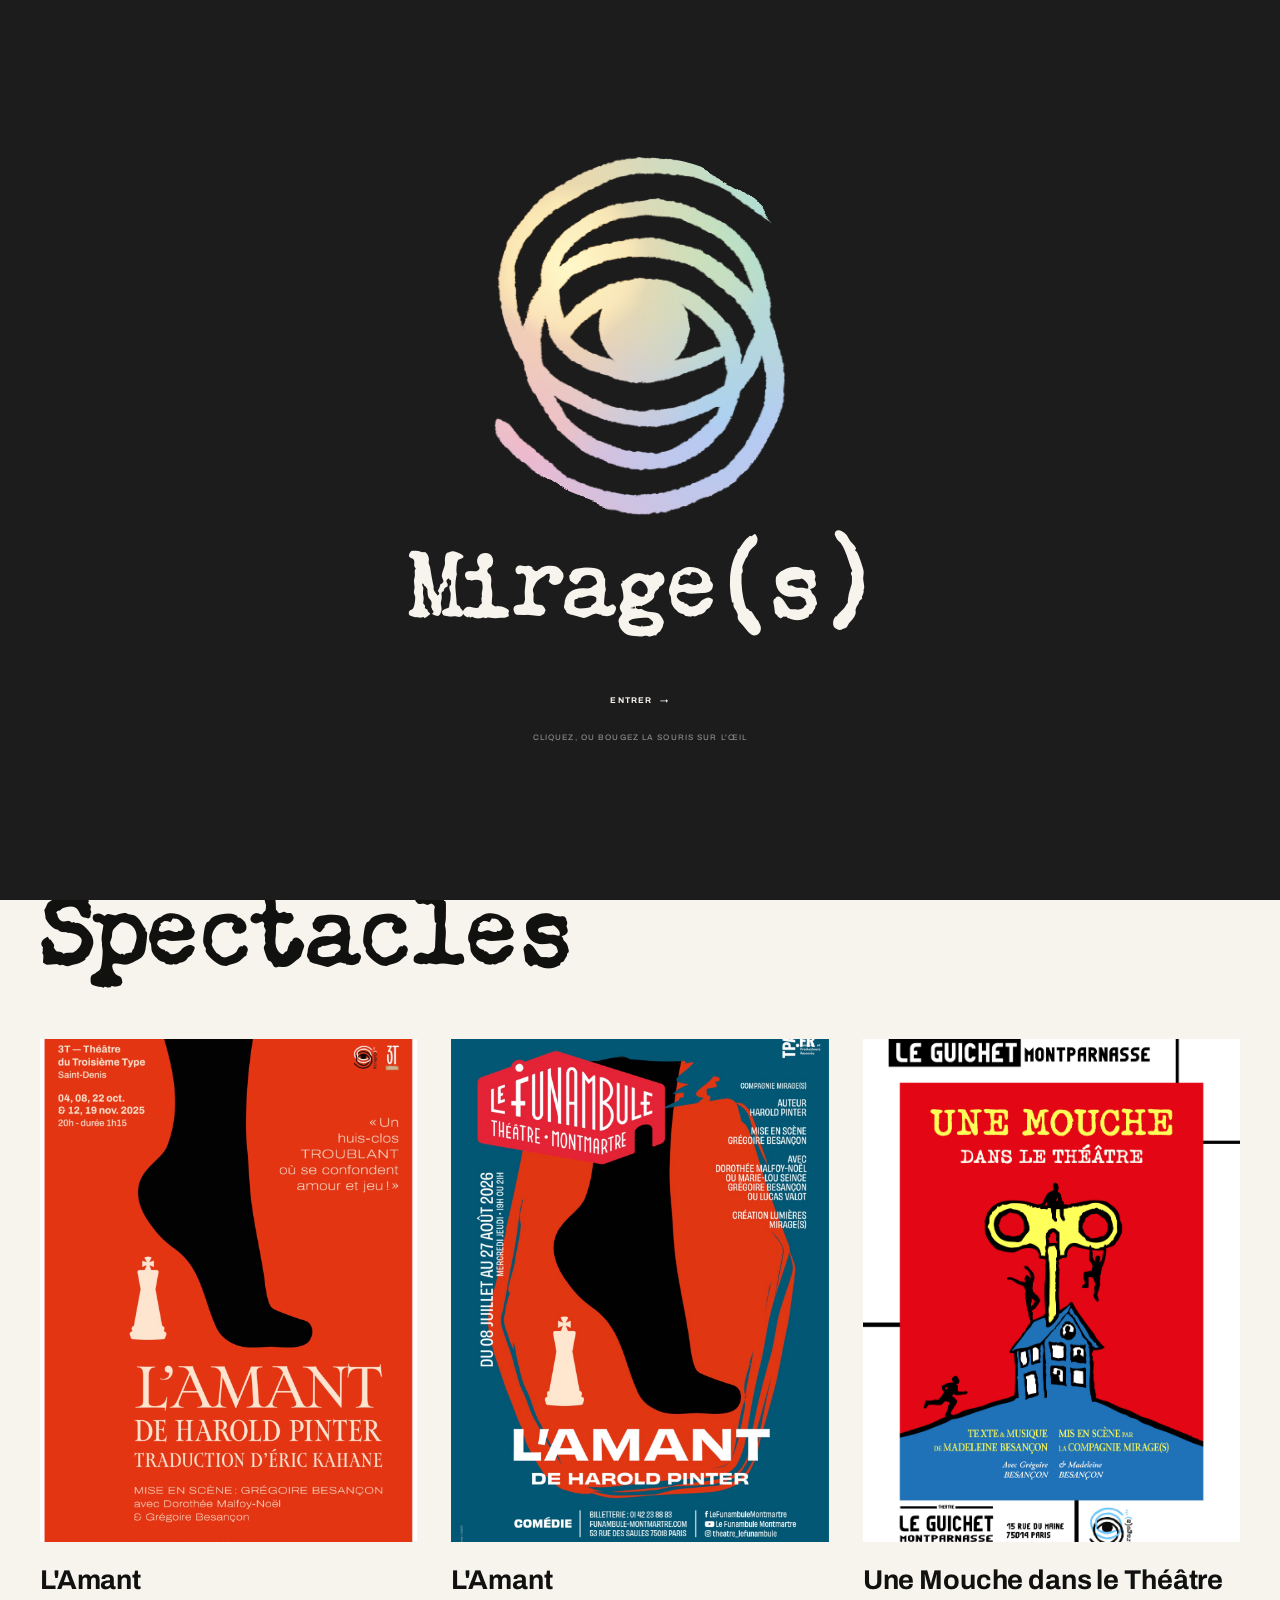
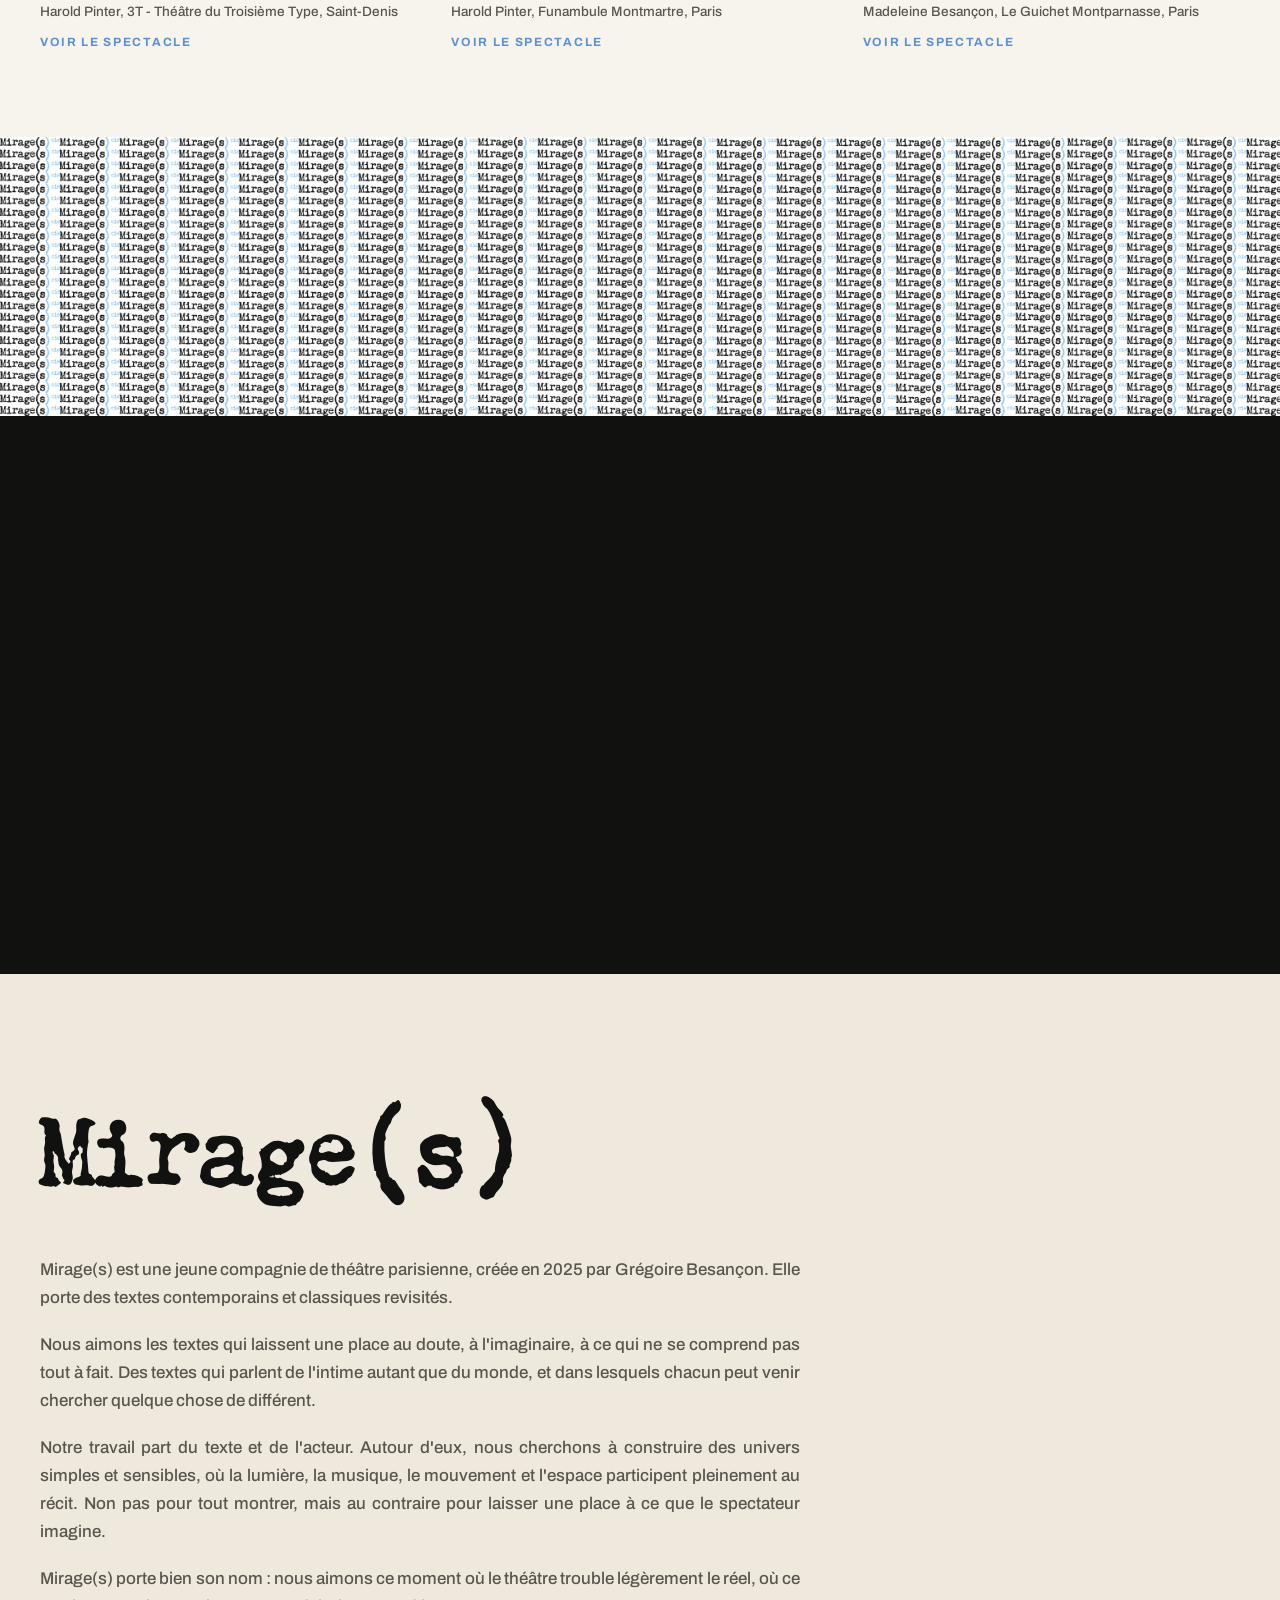
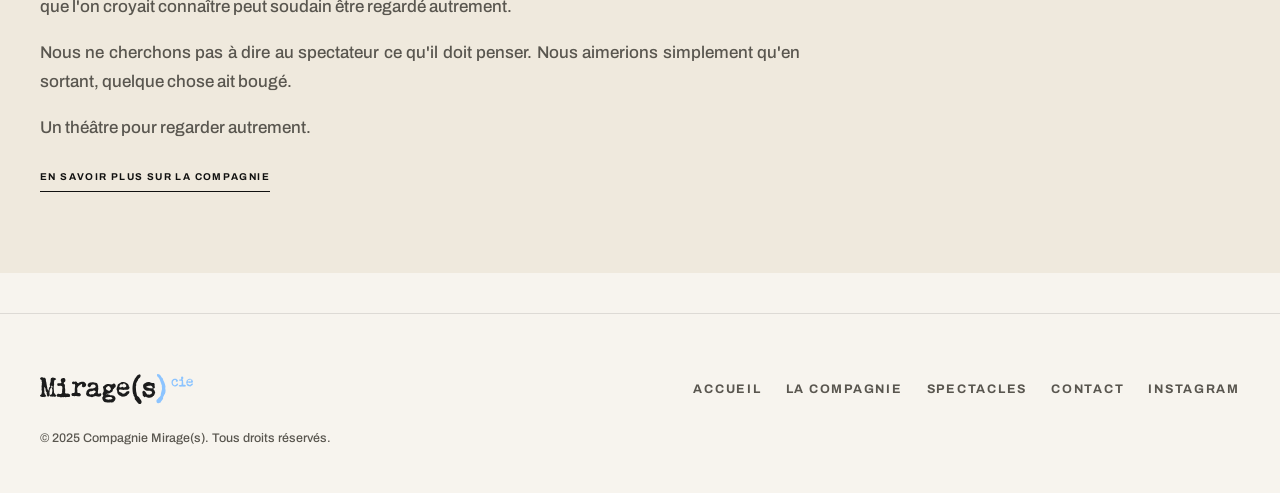
==== index.html @ 81ab724c "Site initial de la compagnie Mirage(s) Site vitrine statique : accueil, spectacles (L'Amant, Une Mou" ====
<!DOCTYPE html>
<html lang="fr">
<head>
<meta charset="UTF-8">
<meta name="viewport" content="width=device-width, initial-scale=1">
<title>Mirage(s) | Compagnie de théâtre</title>
<meta name="description" content="Mirage(s), compagnie de théâtre fondée en 2025 par Grégoire Besançon. Découvrez nos créations : L'Amant de Harold Pinter et Une Mouche dans le Théâtre.">
<link rel="icon" href="assets/img/logo/favicon-32.png" sizes="32x32">
<link rel="icon" href="assets/img/logo/favicon-64.png" sizes="64x64">
<link rel="apple-touch-icon" href="assets/img/logo/favicon-180.png">
<link rel="stylesheet" href="assets/css/style.css?v=splash107">
</head>
<body>

<noscript><style>#splash{display:none!important}html.splash-lock{overflow:auto!important;height:auto!important}</style></noscript>

<svg width="0" height="0" style="position:absolute" aria-hidden="true">
  <filter id="splashTurbulence" x="-25%" y="-25%" width="150%" height="150%" color-interpolation-filters="sRGB">
    <feTurbulence type="fractalNoise" baseFrequency="0.012 0.016" numOctaves="2" seed="7" result="flowNoise" />
    <feDisplacementMap in="SourceGraphic" in2="flowNoise" scale="42" xChannelSelector="R" yChannelSelector="G" />
  </filter>
  <filter id="splashShineTurbulence" x="-60%" y="-60%" width="220%" height="220%" color-interpolation-filters="sRGB">
    <feTurbulence type="fractalNoise" baseFrequency="0.032 0.038" numOctaves="2" seed="11" result="shineNoise" />
    <feDisplacementMap in="SourceGraphic" in2="shineNoise" scale="11" xChannelSelector="R" yChannelSelector="G" />
  </filter>
</svg>

<div id="splash" class="splash">
  <div class="splash-orb-wrap">
    <div class="splash-orb"></div>
    <div class="splash-orb-shine"></div>
  </div>
  <div class="splash-word">Mirage(s)</div>
  <button type="button" class="splash-enter">Entrer <span class="splash-enter-arrow">→</span></button>
  <span class="splash-hint">Cliquez, ou bougez la souris sur l'œil</span>
</div>

<header class="site-header">
  <div class="wrap">
    <a href="index.html" class="brand">
      <img src="assets/img/logo/logo-typo-bleu.svg?v=2" alt="Mirage(s) cie">
    </a>
    <nav class="main-nav">
      <a href="index.html" class="active">Accueil</a>
      <a href="compagnie.html">La Compagnie</a>
      <a href="spectacles.html">Spectacles</a>
      <a href="contact.html">Contact</a>
    </nav>
    <button class="nav-toggle" aria-label="Ouvrir le menu"><span></span><span></span><span></span></button>
  </div>
</header>

<main>

  <section class="hero wrap">
    <img class="hero-mark" data-parallax="0.12" src="assets/img/logo/logo-oeil-bleu.png" alt="">
    <img class="hero-wordmark" data-parallax="0.05" src="assets/img/logo/logo-typo-bleu.svg?v=2" alt="Mirage(s) cie">
  </section>

  <div class="wrap">
    <a class="current-show-card reveal-scale" href="spectacles.html#mouche">
      <div class="current-show-thumb"><img src="assets/img/mouche/mouche-key.jpg?v=4" alt="Affiche Une Mouche dans le Théâtre"></div>
      <div class="current-show-body">
        <span class="current-show-badge">En ce moment</span>
        <h3>Une Mouche dans le Théâtre</h3>
        <div class="meta">de Madeleine Besançon, au théâtre du Guichet Montparnasse Paris</div>
      </div>
      <span class="more">Voir le spectacle</span>
    </a>
  </div>

  <div class="wrap hero-sub">
    <p class="lead">Compagnie de théâtre fondée en 2025 par Grégoire Besançon.</p>
    <div class="cta-row">
      <a href="spectacles.html" class="btn">Découvrir les spectacles</a>
      <a href="compagnie.html" class="btn">La compagnie</a>
    </div>
  </div>

  <section class="section">
    <div class="wrap">
      <div class="section-head reveal">
        <span class="eyebrow">Nos créations</span>
        <h2>Spectacles</h2>
      </div>

      <div class="shows-grid reveal-stagger">

        <a class="show-card" href="spectacles.html#amant-3t">
          <div class="thumb"><img src="assets/img/amant/affiche-amant.jpg" alt="Affiche L'Amant, Harold Pinter"></div>
          <span class="tag tag-amant">Création 2025</span>
          <h3>L'Amant</h3>
          <div class="meta">Harold Pinter, 3T - Théâtre du Troisième Type, Saint-Denis</div>
          <span class="more">Voir le spectacle</span>
        </a>

        <a class="show-card" href="spectacles.html#amant-funambule">
          <div class="thumb"><img src="assets/img/amant-funambule/affiche-funambule.jpg" alt="Affiche L'Amant, Harold Pinter, reprise Funambule Montmartre"></div>
          <span class="tag tag-amant">Reprise Été 2026</span>
          <h3>L'Amant</h3>
          <div class="meta">Harold Pinter, Funambule Montmartre, Paris</div>
          <span class="more">Voir le spectacle</span>
        </a>

        <a class="show-card" href="spectacles.html#mouche">
          <div class="thumb"><img src="assets/img/mouche/mouche-key.jpg?v=4" alt="Affiche Une Mouche dans le Théâtre"></div>
          <span class="tag tag-mouche">Création 2026</span>
          <h3>Une Mouche dans le Théâtre</h3>
          <div class="meta">Madeleine Besançon, Le Guichet Montparnasse, Paris</div>
          <span class="more">Voir le spectacle</span>
        </a>

      </div>
    </div>
  </section>

  <div class="cinematic reveal-scale">
    <div class="cinematic-track"></div>
  </div>

  <section class="statement">
    <div class="wrap">
      <span class="eyebrow reveal">Mirage(s)</span>
      <p class="reveal"><span>Un théâtre</span><span>pour regarder</span><span>autrement.</span></p>
    </div>
  </section>

  <section class="section section-alt">
    <div class="wrap intro-block reveal-stagger">
      <span class="eyebrow">La compagnie</span>
      <h2>Mirage(s)</h2>
      <p>Mirage(s) est une jeune compagnie de théâtre parisienne, créée en 2025 par Grégoire Besançon. Elle porte des textes contemporains et classiques revisités.</p>
      <p>Nous aimons les textes qui laissent une place au doute, à l'imaginaire, à ce qui ne se comprend pas tout à fait. Des textes qui parlent de l'intime autant que du monde, et dans lesquels chacun peut venir chercher quelque chose de différent.</p>
      <p>Notre travail part du texte et de l'acteur. Autour d'eux, nous cherchons à construire des univers simples et sensibles, où la lumière, la musique, le mouvement et l'espace participent pleinement au récit. Non pas pour tout montrer, mais au contraire pour laisser une place à ce que le spectateur imagine.</p>
      <p>Mirage(s) porte bien son nom : nous aimons ce moment où le théâtre trouble légèrement le réel, où ce que l'on croyait connaître peut soudain être regardé autrement.</p>
      <p>Nous ne cherchons pas à dire au spectateur ce qu'il doit penser. Nous aimerions simplement qu'en sortant, quelque chose ait bougé.</p>
      <p>Un théâtre pour regarder autrement.</p>
      <a href="compagnie.html" class="btn">En savoir plus sur la compagnie</a>
    </div>
  </section>

</main>

<footer class="site-footer">
  <div class="wrap">
    <div class="footer-grid">
      <img src="assets/img/logo/logo-typo-bleu.svg?v=2" alt="Mirage(s) cie">
      <nav class="footer-nav">
        <a href="index.html">Accueil</a>
        <a href="compagnie.html">La Compagnie</a>
        <a href="spectacles.html">Spectacles</a>
        <a href="contact.html">Contact</a>
        <a href="https://www.instagram.com/mirage.s.compagnie/" target="_blank" rel="noopener">Instagram</a>
      </nav>
    </div>
    <p class="copyright">© 2025 Compagnie Mirage(s). Tous droits réservés.</p>
  </div>
</footer>

<script src="assets/js/main.js?v=splash107"></script>
</body>
</html>
---- assets/css/style.css ----
/* ==========================================================================
   Mirage(s) cie — feuille de style
   ========================================================================== */

@font-face {
  font-family: "Chandler42";
  src: url("../fonts/Chandler42-Regular.otf") format("opentype");
  font-weight: 400;
  font-style: normal;
  font-display: swap;
}
@font-face {
  font-family: "Chandler42";
  src: url("../fonts/Chandler42-Oblique.otf") format("opentype");
  font-weight: 400;
  font-style: italic;
  font-display: swap;
}
@font-face {
  font-family: "Chandler42";
  src: url("../fonts/Chandler42-Medium.otf") format("opentype");
  font-weight: 600;
  font-style: normal;
  font-display: swap;
}
@font-face {
  font-family: "Chandler42";
  src: url("../fonts/Chandler42-MediumOblique.otf") format("opentype");
  font-weight: 600;
  font-style: italic;
  font-display: swap;
}
@font-face {
  font-family: "Chandler42";
  src: url("../fonts/Chandler42-Noir.otf") format("opentype");
  font-weight: 800;
  font-style: normal;
  font-display: swap;
}
@font-face {
  font-family: "Chandler42";
  src: url("../fonts/Chandler42-NoirOblique.otf") format("opentype");
  font-weight: 800;
  font-style: italic;
  font-display: swap;
}
@font-face {
  font-family: "Archivo";
  src: url("../fonts/Archivo-Medium.otf") format("opentype");
  font-weight: 400;
  font-style: normal;
  font-display: swap;
}
@font-face {
  font-family: "Archivo";
  src: url("../fonts/Archivo-Bold.otf") format("opentype");
  font-weight: 700;
  font-style: normal;
  font-display: swap;
}

:root {
  --bg: #f7f4ee;
  --bg-alt: #efe9dd;
  --paper: #fffdf9;
  --ink: #111110;
  --ink-soft: #59564f;
  --line: rgba(17, 17, 16, 0.11);
  --blue: #8cc4ff;
  --blue-deep: #5c90d1;
  --amant: #c5381c;
  --mouche-red: #c20e1a;
  --mouche-blue: #4570b4;

  --font-title: "Chandler42", "Georgia", serif;
  --font-body: "Archivo", "Helvetica Neue", -apple-system, BlinkMacSystemFont, Helvetica, Arial, sans-serif;

  --max-w: 1280px;
  --tracked: 0.14em;

  --orb-gradient: radial-gradient(circle at 30% 30%, #f7d9a8, transparent 55%),
    radial-gradient(circle at 70% 25%, #b9e3c6, transparent 55%),
    radial-gradient(circle at 75% 70%, #aecdf2, transparent 55%),
    radial-gradient(circle at 25% 75%, #f0b8c8, transparent 55%),
    radial-gradient(circle at 50% 50%, #d8c2ef, transparent 60%),
    linear-gradient(135deg, #f7d9a8, #aecdf2, #f0b8c8);
}

* { box-sizing: border-box; min-width: 0; }
html { overflow-x: hidden; }
body { overflow-x: hidden; }
img, .gallery, .lightbox img { max-width: 100%; }
p, li, div, a, span { overflow-wrap: break-word; word-break: break-word; }

body {
  margin: 0;
  background: var(--bg);
  color: var(--ink);
  font-family: var(--font-body);
  font-size: 17px;
  line-height: 1.65;
  font-weight: 400;
  -webkit-font-smoothing: antialiased;
}

img { max-width: 100%; display: block; }
a { color: inherit; text-decoration: none; }

.wrap {
  max-width: var(--max-w);
  margin: 0 auto;
  padding: 0 40px;
}
@media (max-width: 640px) { .wrap { padding: 0 22px; } }

h1, h2 {
  font-family: var(--font-title);
  font-weight: 600;
  line-height: 1.05;
  margin: 0 0 0.5em;
  letter-spacing: -0.01em;
}
h3, h4 {
  font-family: var(--font-body);
  font-weight: 600;
  line-height: 1.2;
  margin: 0 0 0.5em;
  letter-spacing: -0.005em;
}

h1 { font-size: clamp(3.6rem, 8.4vw, 6.6rem); }
h2 { font-size: clamp(2.6rem, 5.4vw, 4.2rem); }
h3 { font-size: clamp(1.35rem, 2.4vw, 1.7rem); }

p {
  margin: 0 0 1.1em;
  color: var(--ink-soft);
  font-weight: 400;
  text-align: justify;
  text-align-last: left;
  hyphens: none;
  -webkit-hyphens: none;
}
.lead { text-align: center; text-align-last: center; }

.label {
  font-family: var(--font-body);
  font-weight: 600;
  text-transform: uppercase;
  letter-spacing: var(--tracked);
  font-size: 0.72rem;
  color: var(--blue-deep);
}

.eyebrow {
  display: block;
  font-family: var(--font-body);
  font-weight: 600;
  text-transform: uppercase;
  letter-spacing: var(--tracked);
  font-size: 0.78rem;
  color: var(--blue-deep);
  margin-bottom: 14px;
  text-align: center;
}

.btn {
  display: inline-flex;
  align-items: center;
  gap: 8px;
  padding: 12px 22px;
  border-radius: 999px;
  border: 1.5px solid var(--ink);
  background: none;
  font-family: var(--font-body);
  font-weight: 600;
  font-size: 0.8rem;
  text-transform: uppercase;
  letter-spacing: var(--tracked);
  color: var(--ink);
  cursor: pointer;
  transition: background 0.25s ease, color 0.25s ease, border-color 0.25s ease, transform 0.2s ease;
}
.btn:hover { color: var(--blue-deep); border-color: var(--blue-deep); gap: 14px; }

.btn-block {
  display: flex;
  align-items: center;
  justify-content: center;
  width: 100%;
  padding: 15px 22px;
  border-radius: 6px;
  border: 1.5px solid var(--ink);
  background: none;
  font-family: var(--font-body);
  font-weight: 600;
  font-size: 0.82rem;
  text-transform: uppercase;
  letter-spacing: var(--tracked);
  color: var(--ink);
  cursor: pointer;
  transition: background 0.25s ease, color 0.25s ease;
}
.btn-block:hover { background: var(--blue-deep); color: var(--paper); }

.btn-outline {
  display: inline-flex;
  align-items: center;
  justify-content: center;
  padding: 12px 22px;
  border-radius: 6px;
  border: 1.5px solid var(--line);
  background: none;
  font-family: var(--font-body);
  font-weight: 600;
  font-size: 0.8rem;
  text-transform: uppercase;
  letter-spacing: var(--tracked);
  color: var(--ink);
  cursor: pointer;
  transition: background 0.25s ease, color 0.25s ease, border-color 0.25s ease;
}
.btn-outline:hover { border-color: var(--blue-deep); background: var(--blue-deep); color: var(--paper); }

.btn-row { display: flex; flex-wrap: wrap; gap: 14px; margin: 20px 0; }

.btn-underline {
  border: none;
  border-radius: 0;
  border-bottom: 1.5px solid var(--ink);
  padding: 0 0 6px;
  font-size: 0.75rem;
}
.btn-underline:hover { border-bottom-color: var(--blue-deep); background: none; color: var(--blue-deep); }

/* ---------- Header ---------- */
.site-header {
  position: sticky;
  top: 0;
  z-index: 100;
  background: var(--bg);
  border-bottom: 1px solid transparent;
  transition: border-color 0.3s ease;
}
.site-header .wrap {
  display: flex;
  align-items: center;
  justify-content: space-between;
  padding-top: 22px;
  padding-bottom: 22px;
  transition: padding 0.3s ease;
}
.site-header.is-scrolled { border-bottom-color: var(--line); }
.site-header.is-scrolled .wrap { padding-top: 14px; padding-bottom: 14px; }
.brand img { height: 34px; width: auto; }

.main-nav { display: flex; gap: 34px; }
.main-nav a {
  font-family: var(--font-body);
  font-weight: 600;
  font-size: 0.8rem;
  text-transform: uppercase;
  letter-spacing: var(--tracked);
  color: var(--ink);
  transition: color 0.2s ease, transform 0.2s ease;
  display: inline-block;
}
.main-nav a.active { color: var(--blue-deep); }
.main-nav a:hover { transform: scale(1.14); color: var(--blue-deep); }

.nav-toggle {
  display: none;
  flex-direction: column;
  gap: 5px;
  background: none;
  border: none;
  cursor: pointer;
  padding: 6px;
}
.nav-toggle span { width: 22px; height: 2px; background: var(--ink); display: block; }

@media (max-width: 820px) {
  .main-nav {
    position: fixed;
    inset: 0 0 0 auto;
    width: min(78vw, 320px);
    height: 100vh;
    background: var(--paper);
    flex-direction: column;
    align-items: flex-start;
    justify-content: center;
    gap: 28px;
    padding: 40px;
    transform: translateX(100%);
    transition: transform 0.35s ease;
    box-shadow: -20px 0 50px rgba(17,17,16,0.12);
  }
  .main-nav.open { transform: translateX(0); }
  .nav-toggle { display: flex; }
}

/* ---------- Hero ---------- */
.hero { padding: 36px 0 8px; text-align: center; }
.hero-mark { width: min(220px, 36vw); margin: 0 auto 14px; }
.hero-wordmark { width: min(740px, 90vw); margin: 0 auto; }

.current-show-card {
  display: flex;
  align-items: center;
  gap: 20px;
  background: var(--paper);
  border-radius: 8px;
  padding: 12px 24px;
  max-width: 940px;
  margin: 22px auto;
  box-shadow: 0 20px 50px -20px rgba(17,17,16,0.18);
  transition: transform 0.25s ease, box-shadow 0.25s ease;
}
.current-show-card:hover { transform: translateY(-3px); box-shadow: 0 26px 60px -20px rgba(17,17,16,0.24); }
.current-show-thumb { width: 72px; height: 72px; flex-shrink: 0; overflow: hidden; border-radius: 5px; }
.current-show-thumb img { width: 100%; height: 100%; object-fit: cover; }
.current-show-body { flex: 1; }
.current-show-badge {
  display: inline-flex;
  align-items: center;
  gap: 5px;
  font-size: 0.7rem;
  font-weight: 600;
  text-transform: uppercase;
  letter-spacing: var(--tracked);
  color: var(--blue-deep);
}
.current-show-badge::before {
  content: "";
  width: 6px;
  height: 6px;
  border-radius: 50%;
  background: var(--blue-deep);
  display: inline-block;
}
.current-show-body h3 { font-family: var(--font-title); font-weight: 600; font-size: clamp(1.2rem, 2vw, 1.45rem); margin: 4px 0; }
.current-show-body .meta { font-size: 0.9rem; color: var(--ink-soft); }
.current-show-card .more { display: none; }

.hero-sub { text-align: center; padding: 14px 0 30px; }
.hero-sub .lead { max-width: 640px; margin: 0 auto 22px; font-size: 1.2rem; }
.cta-row { display: flex; justify-content: center; gap: 16px; flex-wrap: wrap; }
.cta-row .btn {
  border: none;
  border-radius: 0;
  border-bottom: 1.5px solid var(--ink);
  padding: 0 0 6px;
  font-size: 0.68rem;
}
.cta-row .btn:hover { border-bottom-color: var(--blue-deep); background: none; color: var(--blue-deep); }

/* ---------- Sections ---------- */
.section { padding: 9vh 0; }
.section-alt { background: var(--bg-alt); }
.section-head { text-align: left; max-width: 640px; margin: 0 0 50px; }
.section-head .eyebrow { text-align: left; }
.section-head h2 { font-size: clamp(3.6rem, 7.2vw, 5.6rem); }
.section-head h2.tight { font-size: clamp(2.6rem, 4.8vw, 3.9rem); }
.section-head p { margin-top: 14px; }

.page-hero { text-align: center; padding-top: 60px; padding-bottom: 40px; }
.page-hero:has(+ .section .split) { padding-bottom: 20px; }
.page-hero + .section:has(.split) { padding-top: 30px; }
.page-hero:has(+ .section .tabs-nav) { padding-bottom: 20px; }
.page-hero + .section:has(.tabs-nav) { padding-top: 30px; }
.page-hero:has(+ .section .contact-list) { padding-bottom: 6px; }
.page-hero + .section:has(.contact-list) { padding-top: 6px; }

/* ---------- Shows grid ---------- */
.shows-grid {
  display: grid;
  grid-template-columns: repeat(3, 1fr);
  gap: 34px;
}
@media (max-width: 900px) { .shows-grid { grid-template-columns: 1fr; } }

.show-card {
  display: flex;
  flex-direction: column;
  position: relative;
}
.show-card .thumb {
  aspect-ratio: 3/4;
  overflow: hidden;
  margin-bottom: 22px;
  background: var(--bg-alt);
  border-radius: 0;
}
.show-card .thumb img { width: 100%; height: 100%; object-fit: cover; transition: transform 0.5s ease; }
.show-card:hover .thumb img { transform: scale(1.04); }
.show-card .tag { display: none; }
.show-card h3 { margin-bottom: 4px; }
.show-card .meta { font-size: 0.85rem; color: var(--ink-soft); margin-bottom: 10px; }
.show-card .more {
  position: relative;
  display: inline-block;
  align-self: flex-start;
  font-size: 0.75rem;
  font-weight: 600;
  text-transform: uppercase;
  letter-spacing: var(--tracked);
  color: var(--blue-deep);
  padding-bottom: 3px;
}
.show-card .more::after {
  content: "";
  position: absolute;
  left: 0;
  bottom: 0;
  width: 100%;
  height: 1px;
  background: currentColor;
  transform: scaleX(0);
  transform-origin: left;
  transition: transform 0.3s ease;
}
.show-card:hover .more::after { transform: scaleX(1); }

/* ---------- Cinematic band ---------- */
.cinematic {
  position: relative;
  height: clamp(160px, 31vh, 380px);
  overflow: hidden;
  background: var(--ink);
}
.cinematic-track {
  position: absolute;
  inset: 0;
  background-image: url("../img/pattern/mirages-wordmark-pattern.jpg");
  background-repeat: repeat;
  background-size: auto 700px;
  animation: cinematicScroll 26s linear infinite;
  will-change: background-position;
}
@keyframes cinematicScroll {
  from { background-position: 0 0; }
  to { background-position: 0 -700px; }
}
@media (prefers-reduced-motion: reduce) {
  .cinematic-track { animation: none; }
}

.statement {
  background: var(--ink);
  color: var(--bg);
  min-height: clamp(320px, 62vh, 760px);
  display: flex;
  align-items: center;
  text-align: center;
}
.statement .eyebrow { color: var(--blue); }
.statement p {
  color: var(--bg);
  font-family: var(--font-title);
  font-size: clamp(1.8rem, 4vw, 3.2rem);
  font-weight: 600;
  text-align: center;
  margin: 0;
  display: flex;
  flex-direction: column;
}
.statement p span { display: block; white-space: nowrap; }
.statement p span:nth-child(1) { margin-left: -8%; }
.statement p span:nth-child(2) { margin-left: 14%; }
.statement p span:nth-child(3) { margin-left: -4%; }

/* ---------- Intro block / split ---------- */
.intro-block { text-align: left; }
.intro-block p { max-width: 760px; text-align: justify; text-align-last: left; }
.intro-block strong { font-weight: 600; color: var(--ink); }
.intro-block .eyebrow, .intro-block h2 { text-align: left; }
.intro-block h2 { font-size: clamp(3.6rem, 7.2vw, 5.6rem); padding-top: 0.3em; }
.intro-block .btn {
  border: none;
  border-radius: 0;
  border-bottom: 1.5px solid var(--ink);
  padding: 0 0 6px;
  font-size: 0.62rem;
}
.intro-block .btn:hover { border-bottom-color: var(--blue-deep); background: none; color: var(--blue-deep); }

.split::after { content: ""; display: table; clear: both; }
.split .reveal-scale {
  float: left;
  width: 395px;
  margin: 0 60px 30px 0;
}
.split .eyebrow { text-align: left; }
.split h2 { font-size: clamp(1.8rem, 2.8vw, 2.3rem); line-height: 1.3; white-space: nowrap; }
@media (max-width: 640px) { .split h2 { white-space: normal; } }
@media (max-width: 820px) {
  .split .reveal-scale { float: none; width: 100%; max-width: 435px; margin: 0 0 30px; }
}

/* ---------- Tabs (Spectacles) — simple, light ---------- */
.tabs-nav {
  display: grid;
  grid-template-columns: repeat(3, 1fr);
  gap: 20px;
  margin-bottom: 8vh;
  border-bottom: 1px solid var(--line);
  padding-bottom: 30px;
}
.tab-btn {
  display: flex;
  align-items: flex-end;
  gap: 14px;
  background: none;
  border: none;
  cursor: pointer;
  padding: 0;
  text-align: left;
  opacity: 0.5;
  transition: opacity 0.25s ease;
}
.tab-btn:hover, .tab-btn.active { opacity: 1; }
.tab-thumb {
  width: 78px;
  height: 109px;
  object-fit: cover;
  border-radius: 3px;
  flex-shrink: 0;
  box-shadow: 0 10px 22px -10px rgba(17,17,16,0.3);
  transition: transform 0.3s ease, box-shadow 0.3s ease;
}
.tab-btn:hover .tab-thumb,
.tab-btn.active .tab-thumb {
  transform: translateY(-8px);
  box-shadow: 0 18px 26px -12px rgba(17,17,16,0.4);
}
.tab-text { display: flex; flex-direction: column; align-items: flex-start; gap: 1px; }
.tab-title {
  font-family: var(--font-title);
  font-weight: 600;
  font-size: 1.05rem;
  transition: color 0.2s ease;
}
.tab-meta {
  font-weight: 400;
  font-size: 0.8rem;
  color: var(--ink-soft);
}
.tab-sigil {
  width: 22px;
  height: 22px;
  margin-top: 10px;
  opacity: 0;
  transition: opacity 0.25s ease;
  background-color: var(--tab-accent, var(--ink));
  -webkit-mask-image: url("../img/logo/favicon-square.png");
  mask-image: url("../img/logo/favicon-square.png");
  -webkit-mask-size: contain;
  mask-size: contain;
  -webkit-mask-repeat: no-repeat;
  mask-repeat: no-repeat;
  -webkit-mask-position: center;
  mask-position: center;
}
.tab-btn:hover .tab-title,
.tab-btn.active .tab-title { color: var(--tab-accent, var(--ink)); }
.tab-btn:hover .tab-sigil,
.tab-btn.active .tab-sigil { opacity: 1; }
@media (max-width: 640px) {
  .tabs-nav { grid-template-columns: 1fr; gap: 22px; }
}

.tab-panel { display: none; }
.tab-panel.active { display: block; animation: fadeIn 0.4s ease; }
@keyframes fadeIn { from { opacity: 0; transform: translateY(8px); } to { opacity: 1; transform: translateY(0); } }

.show-header {
  display: grid;
  grid-template-columns: 380px 1fr;
  gap: 70px;
  margin-bottom: 8vh;
}
@media (max-width: 900px) { .show-header { grid-template-columns: 1fr; gap: 40px; } }
.show-header .poster img { box-shadow: 0 30px 70px rgba(17,17,16,0.16); }
.show-body .tag { display: inline-block; margin-bottom: 22px; }
.show-body h2 { margin-bottom: 0.15em; }

.poster-teaser {
  position: relative;
  display: block;
  width: 100%;
  margin-top: 24px;
  min-height: clamp(260px, 30vw, 360px);
  border: none;
  border-radius: 4px;
  background: #000 center / cover no-repeat;
  box-shadow: 0 20px 50px -18px rgba(17,17,16,0.22);
  cursor: pointer;
  padding: 0;
  overflow: hidden;
}
.poster-teaser iframe {
  width: 100%;
  height: 100%;
  min-height: clamp(260px, 30vw, 360px);
  border: none;
  display: block;
}
.poster-teaser-label {
  position: absolute;
  top: 12px;
  left: 12px;
  z-index: 1;
  font-family: var(--font-body);
  font-weight: 700;
  font-size: 0.65rem;
  text-transform: uppercase;
  letter-spacing: var(--tracked);
  color: #fff;
  background: rgba(17,17,16,0.55);
  padding: 4px 9px;
  border-radius: 999px;
  pointer-events: none;
}
.poster-teaser-play {
  position: absolute;
  top: 50%;
  left: 50%;
  transform: translate(-50%, -50%);
  width: 62px;
  height: 62px;
  display: flex;
  align-items: center;
  justify-content: center;
  border-radius: 50%;
  background: rgba(17,17,16,0.55);
  color: #fff;
  font-size: 1.1rem;
  padding-left: 4px;
  transition: background 0.2s ease, transform 0.2s ease;
}
.poster-teaser:hover .poster-teaser-play {
  background: rgba(17,17,16,0.8);
  transform: translate(-50%, -50%) scale(1.08);
}

.reprise-badge {
  display: inline-flex;
  align-items: center;
  gap: 8px;
  font-size: 0.72rem;
  font-weight: 600;
  text-transform: uppercase;
  letter-spacing: var(--tracked);
  color: var(--blue-deep);
  background: rgba(140, 196, 255, 0.12);
  padding: 8px 14px;
  border-radius: 999px;
  margin-bottom: 18px;
}

.show-quote {
  font-family: var(--font-title);
  font-size: clamp(1.2rem, 2vw, 1.5rem);
  font-weight: 600;
  font-style: normal;
  margin: 20px 0;
  padding-left: 18px;
  border-left: 2px solid var(--amant);
}

.show-info-list { margin: 20px 0; display: flex; flex-direction: column; gap: 10px; }
.show-info-list > div { font-size: 0.92rem; color: var(--ink-soft); }
.show-info-list strong { font-weight: 600; color: var(--ink); }
.show-info-list a.site-link { border-bottom: 1px solid var(--blue-deep); color: var(--blue-deep); }

.credits { list-style: none; margin: 26px 0; padding: 0; border-top: 1px solid var(--line); }
.credits li {
  display: grid;
  grid-template-columns: 260px 1fr;
  gap: 20px;
  align-items: baseline;
  padding: 18px 0;
  border-bottom: 1px solid var(--line);
  font-size: 0.95rem;
  color: var(--ink-soft);
}
.credits .role { font-weight: 700; color: var(--ink); }
@media (max-width: 640px) {
  .credits li { grid-template-columns: 1fr; gap: 4px; }
}

.show-longform { max-width: 760px; margin: 8vh 0; }
.show-longform .eyebrow { text-align: left; }
.eyebrow:has(+ .press-grid) { text-align: left; font-size: 0.92rem; margin-bottom: 26px; }
.show-longform h3 { margin-bottom: 0.7em; }
.show-longform p { font-size: 1.02rem; }
.show-longform strong { font-weight: 600; color: var(--ink); }
.show-longform + .show-longform { margin-top: -3vh; }

.press-grid {
  display: grid;
  grid-template-columns: repeat(2, 1fr);
  gap: 48px 48px;
  margin: 26px 0;
}
@media (max-width: 640px) { .press-grid { grid-template-columns: 1fr; } }
.press-item {
  display: flex;
  flex-direction: column;
}
.press-item p {
  font-family: var(--font-title);
  font-size: 1.05rem;
  font-weight: 600;
  font-style: normal;
  margin-bottom: 5px;
}
.press-item .source {
  font-size: 0.72rem;
  font-weight: 700;
  text-transform: uppercase;
  letter-spacing: var(--tracked);
  color: var(--blue-deep);
  margin-top: auto;
  padding-top: 5px;
}

.gallery {
  display: grid;
  grid-template-columns: repeat(4, 1fr);
  gap: 6px;
  margin: 30px 0;
}
@media (max-width: 900px) { .gallery { grid-template-columns: repeat(3, 1fr); } }
@media (max-width: 640px) { .gallery { grid-template-columns: repeat(2, 1fr); } }
.gallery button {
  background: none;
  border: none;
  padding: 0;
  cursor: pointer;
  aspect-ratio: 1;
  overflow: hidden;
}
.gallery img { width: 100%; height: 100%; object-fit: cover; transition: transform 0.4s ease; }
.gallery button:hover img { transform: scale(1.06); }

/* ---------- Placeholder note ---------- */
.note-box {
  border-left: 2px solid var(--blue-deep);
  background: rgba(140, 196, 255, 0.08);
  padding: 16px 22px;
  font-size: 0.88rem;
  color: var(--ink-soft);
  margin: 30px 0;
}
.note-box strong { color: var(--ink); }

/* ---------- Team ---------- */
.team-grid {
  display: grid;
  grid-template-columns: repeat(3, 1fr);
  gap: 40px;
}
@media (max-width: 900px) { .team-grid { grid-template-columns: repeat(2, 1fr); } }
@media (max-width: 640px) { .team-grid { grid-template-columns: 1fr; } }
.team-card .photo {
  aspect-ratio: 1;
  overflow: hidden;
  margin-bottom: 18px;
  border-radius: 0;
  background: var(--bg-alt);
}
.team-card .photo img { width: 100%; height: 100%; object-fit: cover; transition: transform 0.5s ease; }
.team-card:hover .photo img { transform: scale(1.06); }
.team-card h3 { margin-bottom: 4px; }
.team-card .role { color: var(--blue-deep); font-weight: 600; font-size: 0.72rem; text-transform: uppercase; letter-spacing: var(--tracked); line-height: 1.5; margin-bottom: 20px; display: block; }
.team-card p { font-size: 0.92rem; }
.team-card a.site-link { border-bottom: 1px solid var(--blue-deep); color: var(--blue-deep); font-size: 0.85rem; }

/* ---------- Contact ---------- */
.contact-single { text-align: left; }
.contact-single h2, .contact-single .contact-intro, .contact-single .contact-list { max-width: 640px; }
.contact-intro { text-align: left; margin-bottom: 40px; font-size: 1rem; }
.contact-list { list-style: none; margin: 0; padding: 0; display: flex; flex-direction: column; gap: 30px; }
.contact-list .label { color: var(--blue-deep); display: block; margin-bottom: 6px; }
.contact-list .value { font-size: 1.2rem; font-family: var(--font-title); }
.contact-list a:hover { color: var(--blue-deep); }
.contact-list a.site-link { border-bottom: 1px solid var(--blue-deep); color: var(--blue-deep); font-size: 0.85rem; }

.instagram-card {
  display: block;
  text-align: left;
  max-width: 480px;
  background: var(--paper);
  border: 1px solid var(--line);
  border-radius: 9px;
  padding: 20px;
  transition: transform 0.2s ease, box-shadow 0.2s ease;
}
.instagram-card:hover { transform: translateY(-2px); box-shadow: 0 16px 40px -20px rgba(17,17,16,0.25); }
.instagram-card-head { display: flex; align-items: center; gap: 12px; margin-bottom: 14px; }
.instagram-avatar {
  width: 46px;
  height: 46px;
  border-radius: 50%;
  object-fit: cover;
  border: 1.5px solid var(--blue);
  padding: 2px;
}
.instagram-card-id { display: flex; flex-direction: column; }
.instagram-handle { font-weight: 600; font-size: 0.98rem; }
.instagram-name { font-size: 0.8rem; color: var(--ink-soft); }
.instagram-stats { display: flex; gap: 16px; font-size: 0.86rem; color: var(--ink-soft); margin-bottom: 13px; }
.instagram-stats strong { color: var(--ink); font-size: 0.98rem; margin-right: 3px; }
.instagram-bio { font-size: 0.92rem; text-align: left; margin-bottom: 14px; }
.instagram-preview-grid { display: grid; grid-template-columns: repeat(3, 1fr); gap: 6px; margin-bottom: 14px; }
.instagram-preview-grid img { aspect-ratio: 1; object-fit: cover; border-radius: 3px; }
.instagram-preview-cta {
  display: block;
  font-size: 0.78rem;
  font-weight: 600;
  text-transform: uppercase;
  letter-spacing: var(--tracked);
  color: var(--blue-deep);
}

/* ---------- Footer ---------- */
.site-footer { padding: 60px 0 30px; border-top: 1px solid var(--line); margin-top: 40px; }
.footer-grid {
  display: flex;
  align-items: center;
  justify-content: space-between;
  flex-wrap: wrap;
  gap: 20px;
  margin-bottom: 24px;
}
.footer-grid img { height: 30px; width: auto; }
.footer-nav { display: flex; gap: 24px; flex-wrap: wrap; }
.footer-nav a {
  font-size: 0.78rem;
  font-weight: 600;
  text-transform: uppercase;
  letter-spacing: var(--tracked);
  color: var(--ink-soft);
  transition: color 0.2s ease, transform 0.2s ease;
  display: inline-block;
}
.footer-nav a:hover { color: var(--blue-deep); transform: scale(1.1); }
.copyright { font-size: 0.78rem; color: var(--ink-soft); }

/* ---------- Scroll reveal ---------- */
.reveal {
  opacity: 0;
  transform: translateY(22px);
  transition: opacity 0.7s cubic-bezier(.16,.8,.24,1), transform 0.7s cubic-bezier(.16,.8,.24,1);
  will-change: opacity, transform;
}
.reveal.in { opacity: 1; transform: translateY(0); will-change: auto; }

.reveal-scale {
  opacity: 0;
  transform: scale(0.96) translateY(14px);
  transition: opacity 0.75s cubic-bezier(.16,.8,.24,1), transform 0.75s cubic-bezier(.16,.8,.24,1);
  will-change: opacity, transform;
}
.reveal-scale.in { opacity: 1; transform: scale(1) translateY(0); will-change: auto; }

.reveal-stagger > * {
  opacity: 0;
  transform: translateY(18px);
  transition: opacity 0.6s cubic-bezier(.16,.8,.24,1), transform 0.6s cubic-bezier(.16,.8,.24,1);
  transition-delay: calc(var(--i, 0) * 70ms);
  will-change: opacity, transform;
}
.reveal-stagger > *.in { opacity: 1; transform: translateY(0); will-change: auto; }

@media (prefers-reduced-motion: reduce) {
  .reveal, .reveal-scale, .reveal-stagger > * {
    opacity: 1; transform: none; transition: none;
  }
}

/* ---------- Splash gate ---------- */
.splash-lock { overflow: hidden; height: 100%; }
.splash {
  position: fixed;
  inset: 0;
  z-index: 2000;
  display: flex;
  flex-direction: column;
  align-items: center;
  justify-content: center;
  background: #1c1c1c;
  cursor: pointer;
  transition: opacity 0.9s ease;
}
.splash-leaving { opacity: 0; pointer-events: none; }

.splash-orb-wrap {
  --mx: 30%;
  --my: 30%;
  --mx-num: 30;
  position: relative;
  width: min(40vmin, 42vh, 380px);
  aspect-ratio: 1;
}
@media (max-width: 640px) { .splash-orb-wrap { width: min(58vmin, 42vh, 300px); } }

.splash-orb {
  position: absolute;
  inset: 0;
  border-radius: 50%;
  background-image: var(--orb-gradient);
  background-size: 100% 100%;
  background-position: 0 0;
  -webkit-mask-image: url("../img/logo/favicon-square.png");
  mask-image: url("../img/logo/favicon-square.png");
  -webkit-mask-size: contain;
  mask-size: contain;
  -webkit-mask-repeat: no-repeat;
  mask-repeat: no-repeat;
  filter: url(#splashTurbulence) saturate(1.15);
}
.splash:active .splash-orb { filter: url(#splashTurbulence) saturate(1.45) contrast(1.06); }

.splash-orb-shine {
  position: absolute;
  inset: 0;
  border-radius: 50%;
  -webkit-mask-image: url("../img/logo/favicon-square.png");
  mask-image: url("../img/logo/favicon-square.png");
  -webkit-mask-size: contain;
  mask-size: contain;
  -webkit-mask-repeat: no-repeat;
  mask-repeat: no-repeat;
  background: radial-gradient(circle 110px at var(--mx, 30%) var(--my, 30%), rgba(255,214,110,1), rgba(255,150,40,0.65) 55%, transparent 75%);
  mix-blend-mode: screen;
  pointer-events: none;
  transition: opacity 0.25s ease;
  filter: url(#splashShineTurbulence);
}

@media (prefers-reduced-motion: reduce) {
  .splash-orb { animation: none; }
}

.splash-word {
  margin-top: 8px;
  font-family: var(--font-title);
  font-weight: 600;
  font-size: clamp(2.8rem, 8vw, 5.4rem);
  letter-spacing: -0.01em;
  color: var(--bg);
}
.splash-enter {
  margin-top: 22px;
  display: inline-flex;
  align-items: center;
  gap: 8px;
  padding: 6px 13px;
  border-radius: 999px;
  border: none;
  background: none;
  font-family: var(--font-body);
  font-weight: 600;
  font-size: 0.52rem;
  text-transform: uppercase;
  letter-spacing: var(--tracked);
  color: var(--bg);
  cursor: pointer;
  transition: background 0.25s ease, color 0.25s ease, transform 0.25s ease, gap 0.25s ease;
}
.splash-enter:hover { background: var(--bg); color: #1c1c1c; gap: 14px; transform: translateY(-1px); }
.splash-enter-arrow { transition: transform 0.25s ease; }

.splash-hint {
  margin-top: 18px;
  font-size: 0.5rem;
  text-transform: uppercase;
  letter-spacing: var(--tracked);
  color: rgba(247,244,238,0.5);
}

/* Lightbox */
.lightbox {
  position: fixed; inset: 0; background: rgba(8,8,8,0.95);
  display: none; align-items: center; justify-content: center;
  z-index: 1000; padding: 40px;
}
.lightbox.open { display: flex; }
.lightbox img { max-width: 100%; max-height: 88vh; }
.lightbox-close {
  position: absolute; top: 26px; right: 32px;
  color: #fff; font-size: 2rem; background: none; border: none; cursor: pointer;
  font-family: var(--font-body); font-weight: 200;
}
.lightbox-nav {
  position: absolute;
  top: 50%;
  transform: translateY(-50%);
  width: 44px;
  height: 44px;
  display: flex;
  align-items: center;
  justify-content: center;
  border-radius: 50%;
  border: none;
  background: rgba(255,255,255,0.08);
  color: rgba(255,255,255,0.65);
  padding: 0;
  cursor: pointer;
  transition: background 0.2s ease, color 0.2s ease;
}
.lightbox-nav svg { width: 20px; height: 20px; display: block; }
.lightbox-nav:hover { background: rgba(255,255,255,0.16); color: #fff; }
.lightbox-prev { left: 18px; }
.lightbox-next { right: 18px; }
@media (max-width: 640px) {
  .lightbox-nav { width: 38px; height: 38px; }
  .lightbox-nav svg { width: 17px; height: 17px; }
  .lightbox-prev { left: 6px; }
  .lightbox-next { right: 6px; }
}
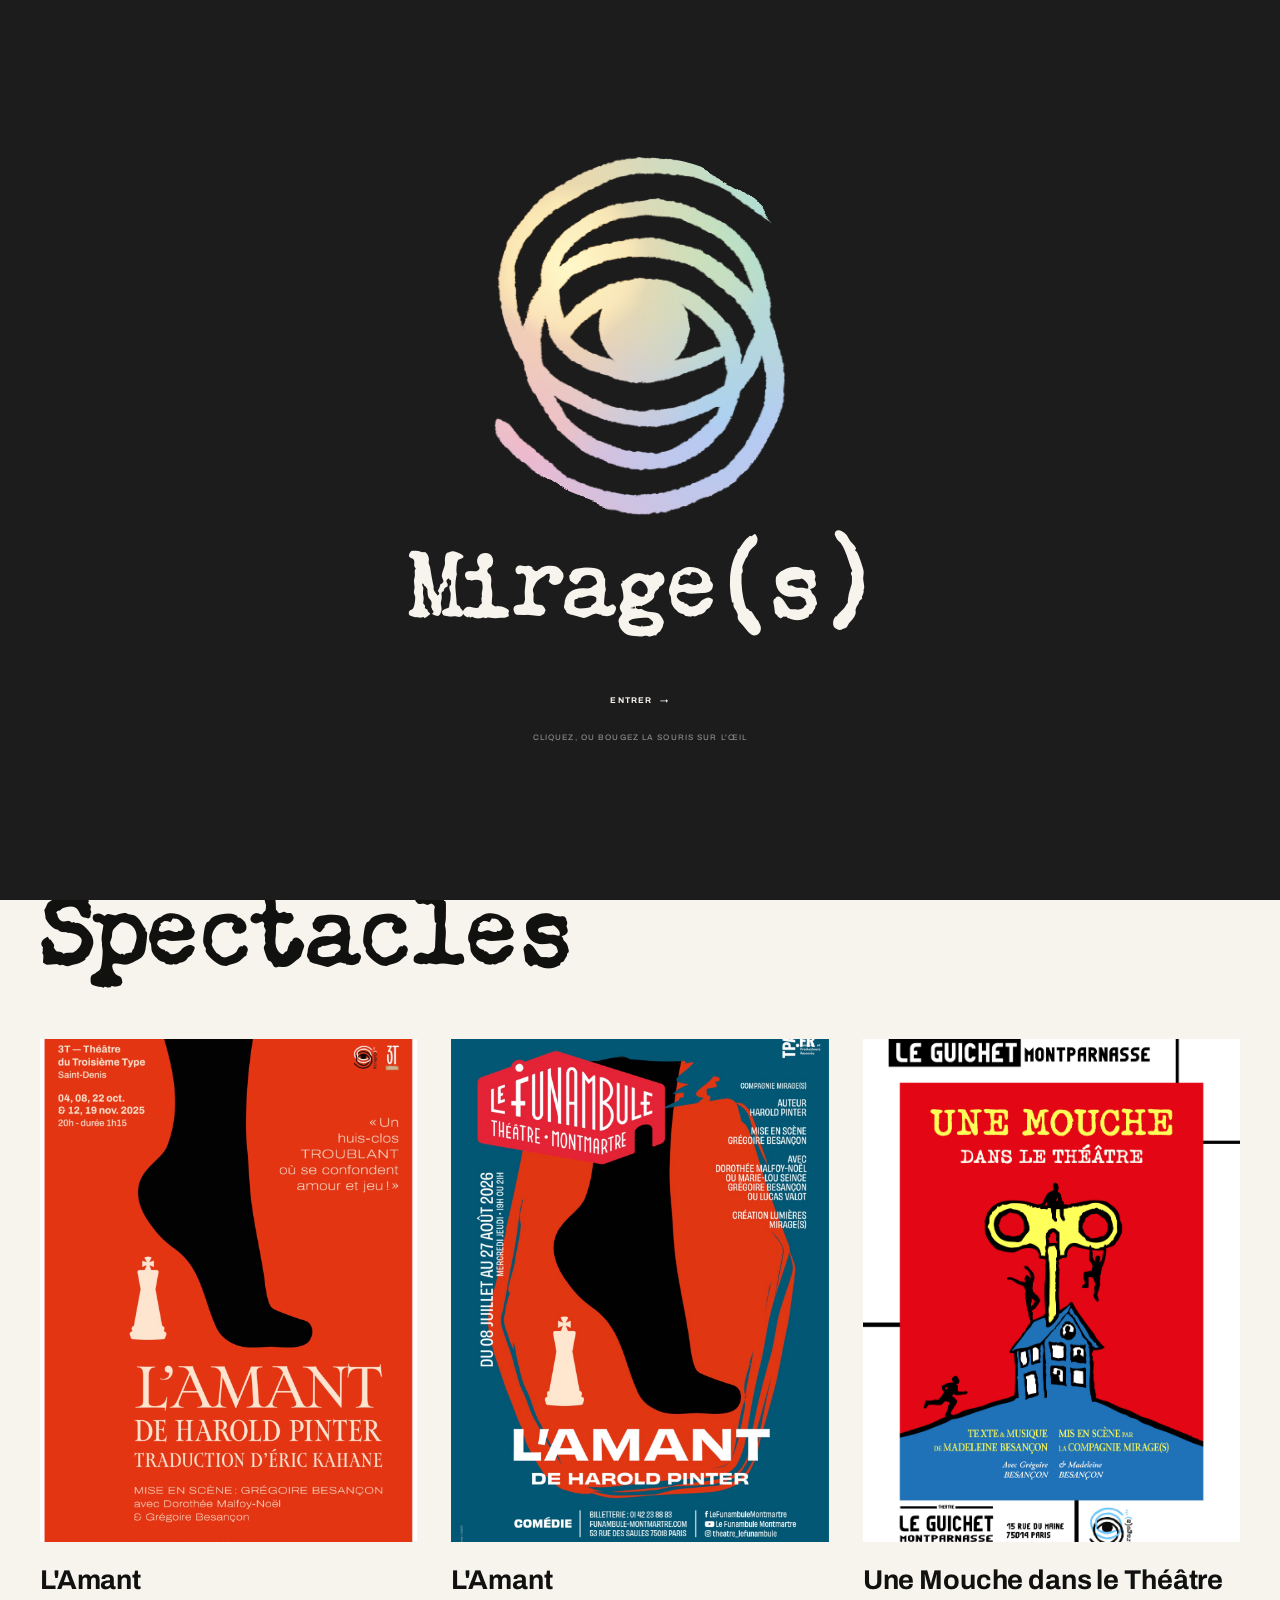
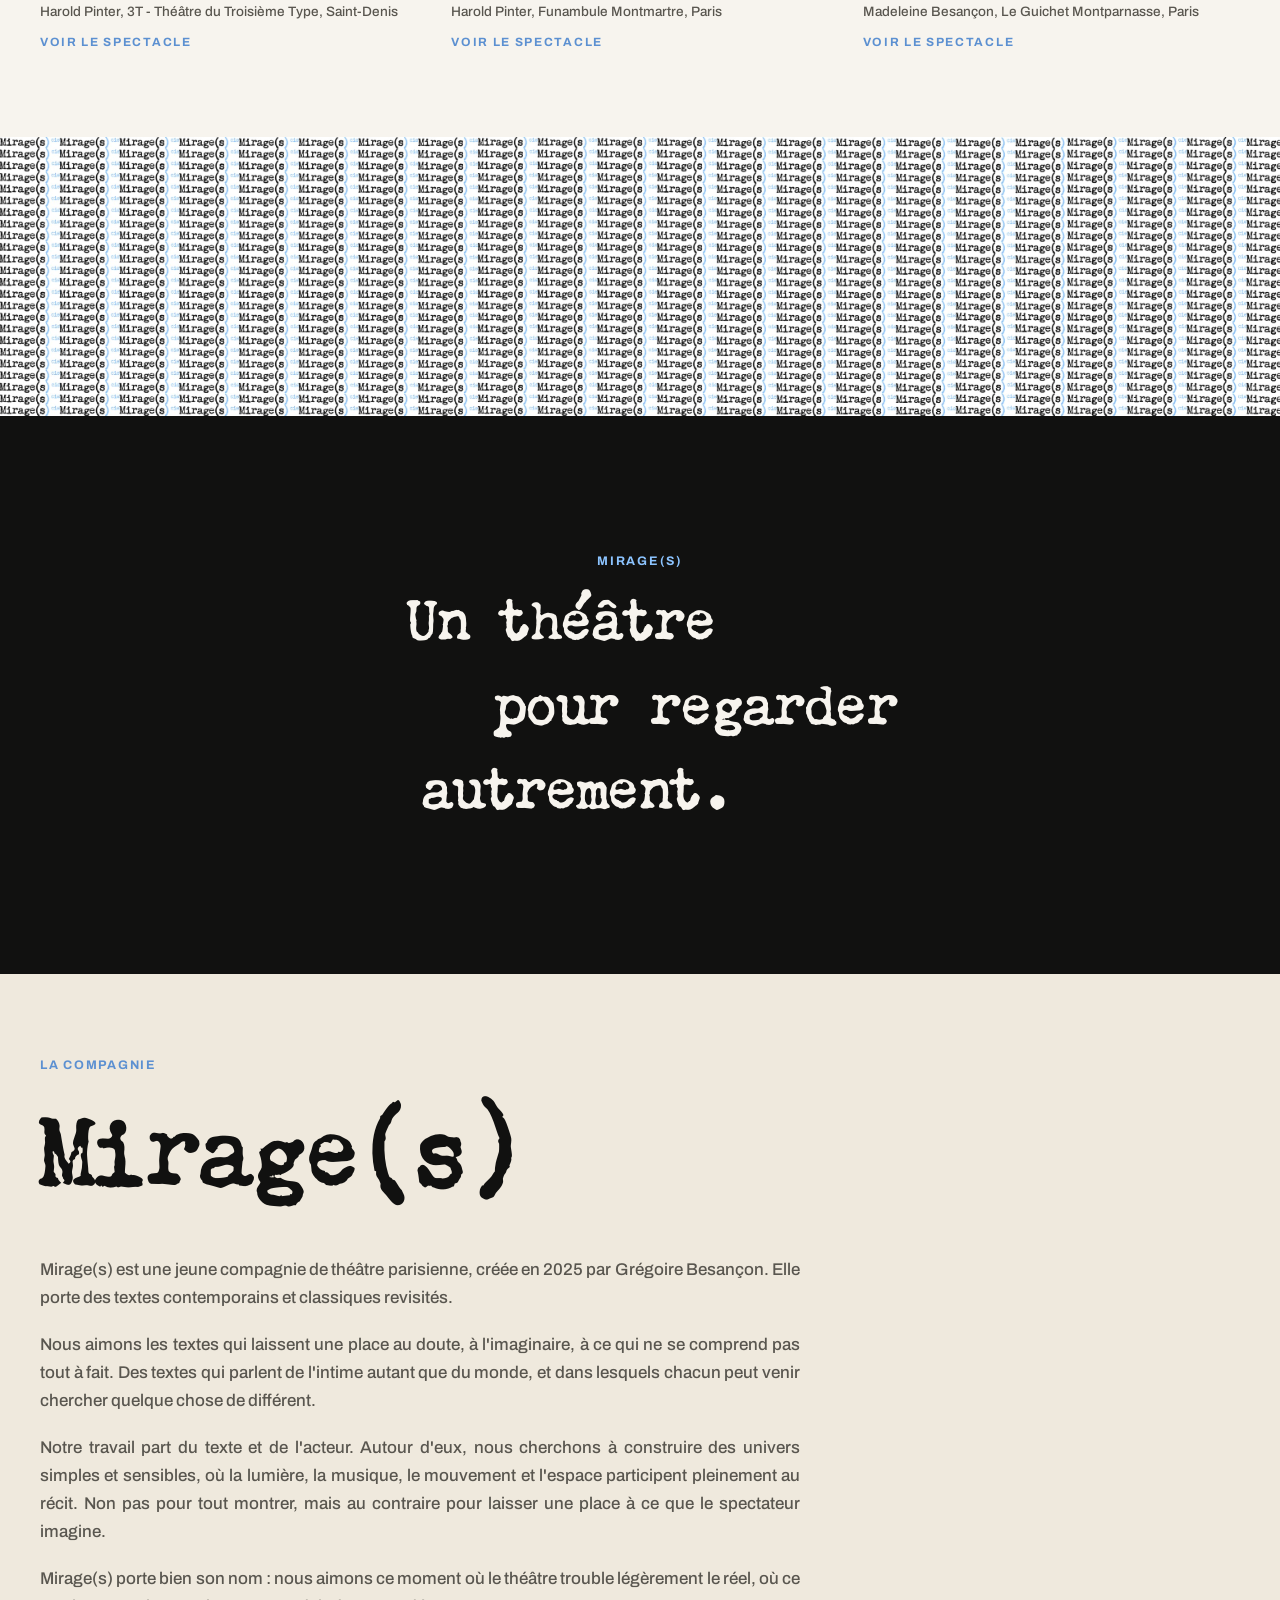
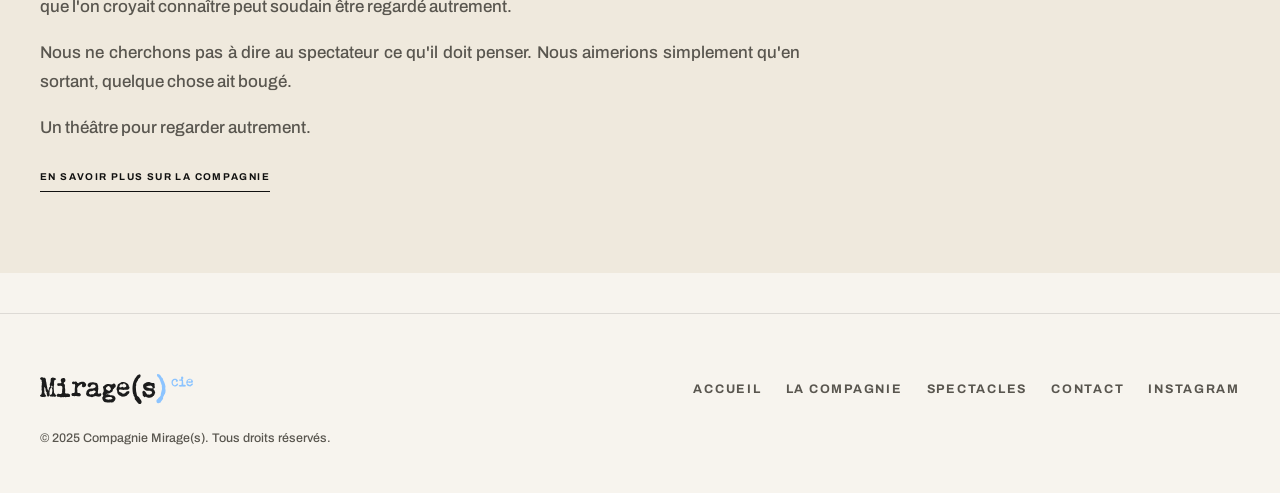
==== commit 7d8ce66e: "Corrige le menu mobile et remplace la vidéo Google Drive par YouTube Le bouton du menu mobile reste " ====
--- a/index.html
+++ b/index.html
@@ -8,7 +8,7 @@
 <link rel="icon" href="assets/img/logo/favicon-32.png" sizes="32x32">
 <link rel="icon" href="assets/img/logo/favicon-64.png" sizes="64x64">
 <link rel="apple-touch-icon" href="assets/img/logo/favicon-180.png">
-<link rel="stylesheet" href="assets/css/style.css?v=splash107">
+<link rel="stylesheet" href="assets/css/style.css?v=splash111">
 </head>
 <body>
 
@@ -157,6 +157,6 @@
   </div>
 </footer>
 
-<script src="assets/js/main.js?v=splash107"></script>
+<script src="assets/js/main.js?v=splash111"></script>
 </body>
 </html>
--- a/assets/css/style.css
+++ b/assets/css/style.css
@@ -277,7 +277,7 @@
   cursor: pointer;
   padding: 6px;
 }
-.nav-toggle span { width: 22px; height: 2px; background: var(--ink); display: block; }
+.nav-toggle span { width: 22px; height: 2px; background: var(--ink); display: block; transition: transform 0.3s ease, opacity 0.2s ease; }
 
 @media (max-width: 820px) {
   .main-nav {
@@ -294,9 +294,13 @@
     transform: translateX(100%);
     transition: transform 0.35s ease;
     box-shadow: -20px 0 50px rgba(17,17,16,0.12);
+    z-index: 150;
   }
   .main-nav.open { transform: translateX(0); }
-  .nav-toggle { display: flex; }
+  .nav-toggle { display: flex; position: relative; z-index: 200; }
+  .nav-toggle.is-open span:nth-child(1) { transform: translateY(7px) rotate(45deg); }
+  .nav-toggle.is-open span:nth-child(2) { opacity: 0; }
+  .nav-toggle.is-open span:nth-child(3) { transform: translateY(-7px) rotate(-45deg); }
 }
 
 /* ---------- Hero ---------- */
@@ -1021,3 +1025,15 @@
   .lightbox-prev { left: 6px; }
   .lightbox-next { right: 6px; }
 }
+
+/* ---------- Mobile scale-down (phones only, ≤640px) ---------- */
+@media (max-width: 640px) {
+  h1 { font-size: clamp(2.3rem, 8.4vw, 6.6rem); }
+  h2 { font-size: clamp(1.8rem, 5.4vw, 4.2rem); }
+  .section-head h2 { font-size: clamp(2.1rem, 7.2vw, 5.6rem); }
+  .section-head h2.tight { font-size: clamp(1.9rem, 4.8vw, 3.9rem); }
+  .intro-block h2 { font-size: clamp(2.1rem, 7.2vw, 5.6rem); }
+  .statement p { font-size: clamp(1.3rem, 4vw, 3.2rem); }
+  .hero-mark { width: min(150px, 30vw); }
+  .hero-wordmark { width: min(560px, 78vw); }
+}
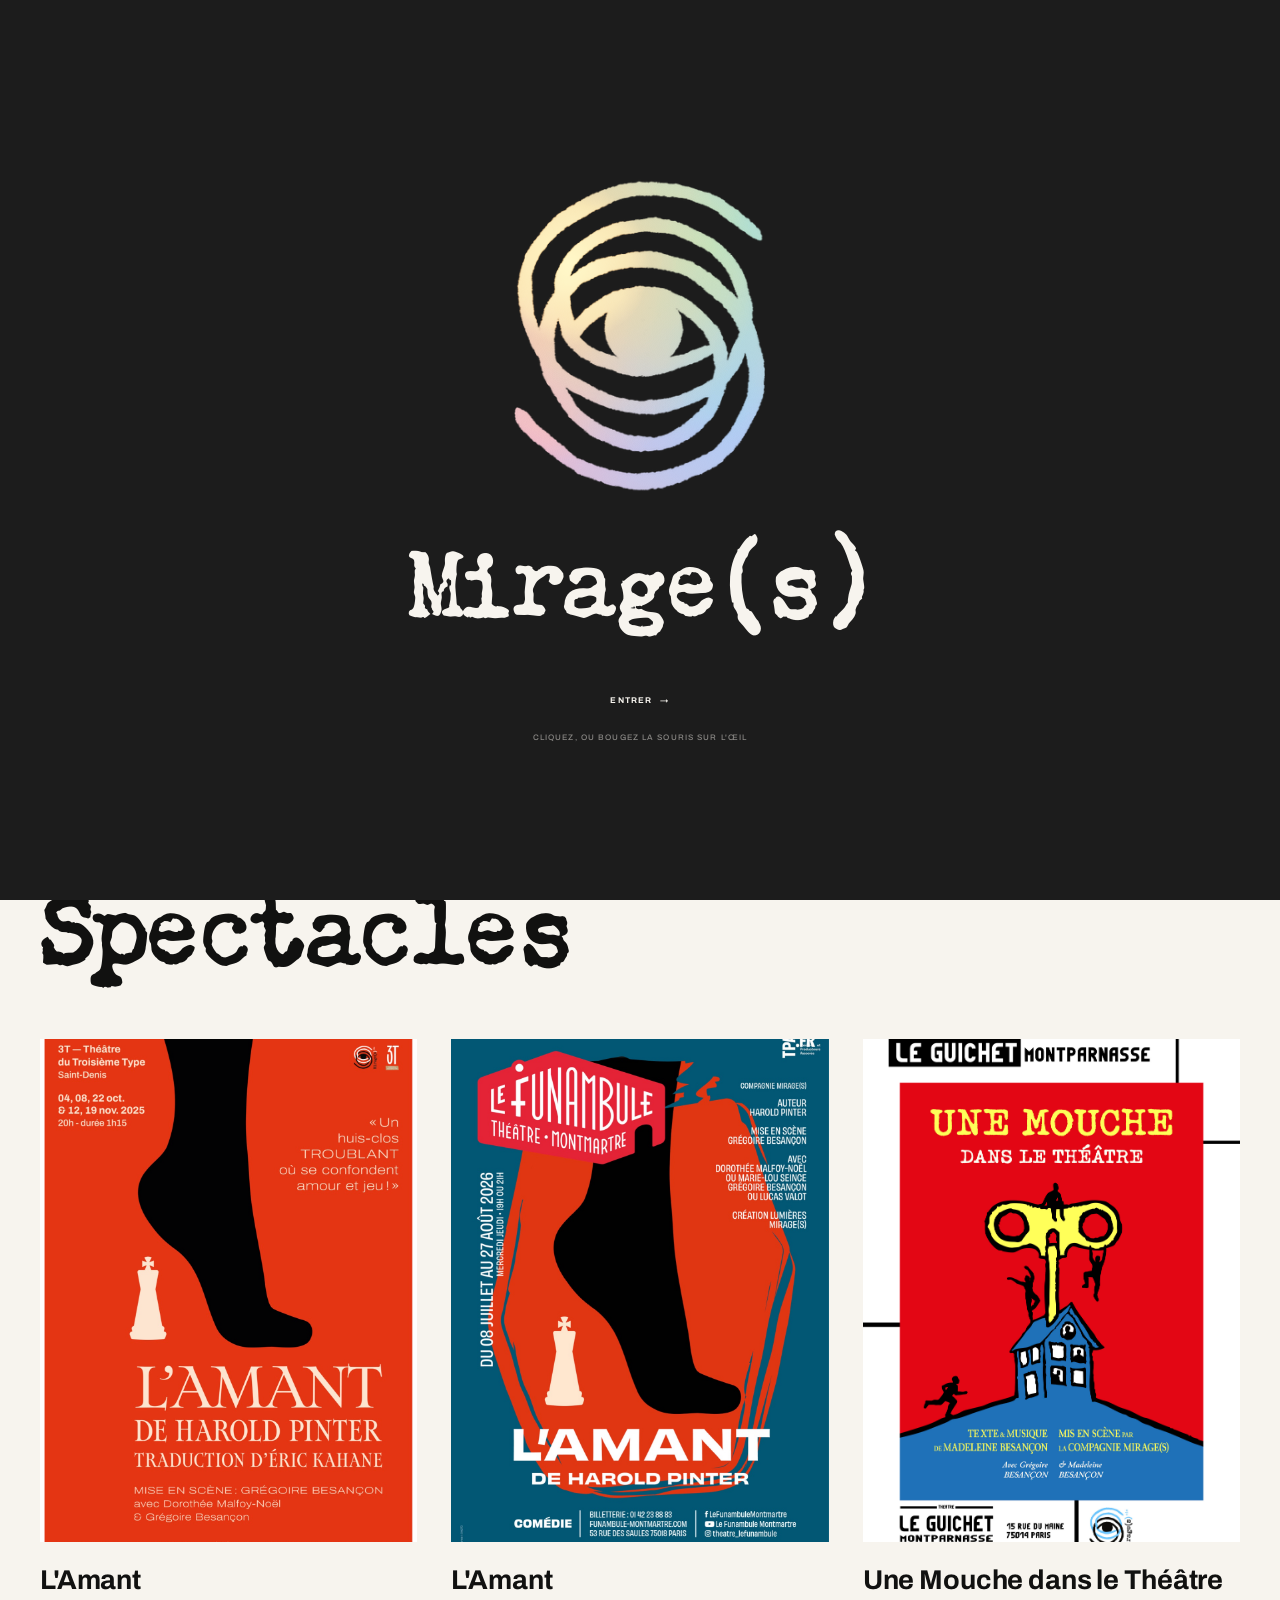
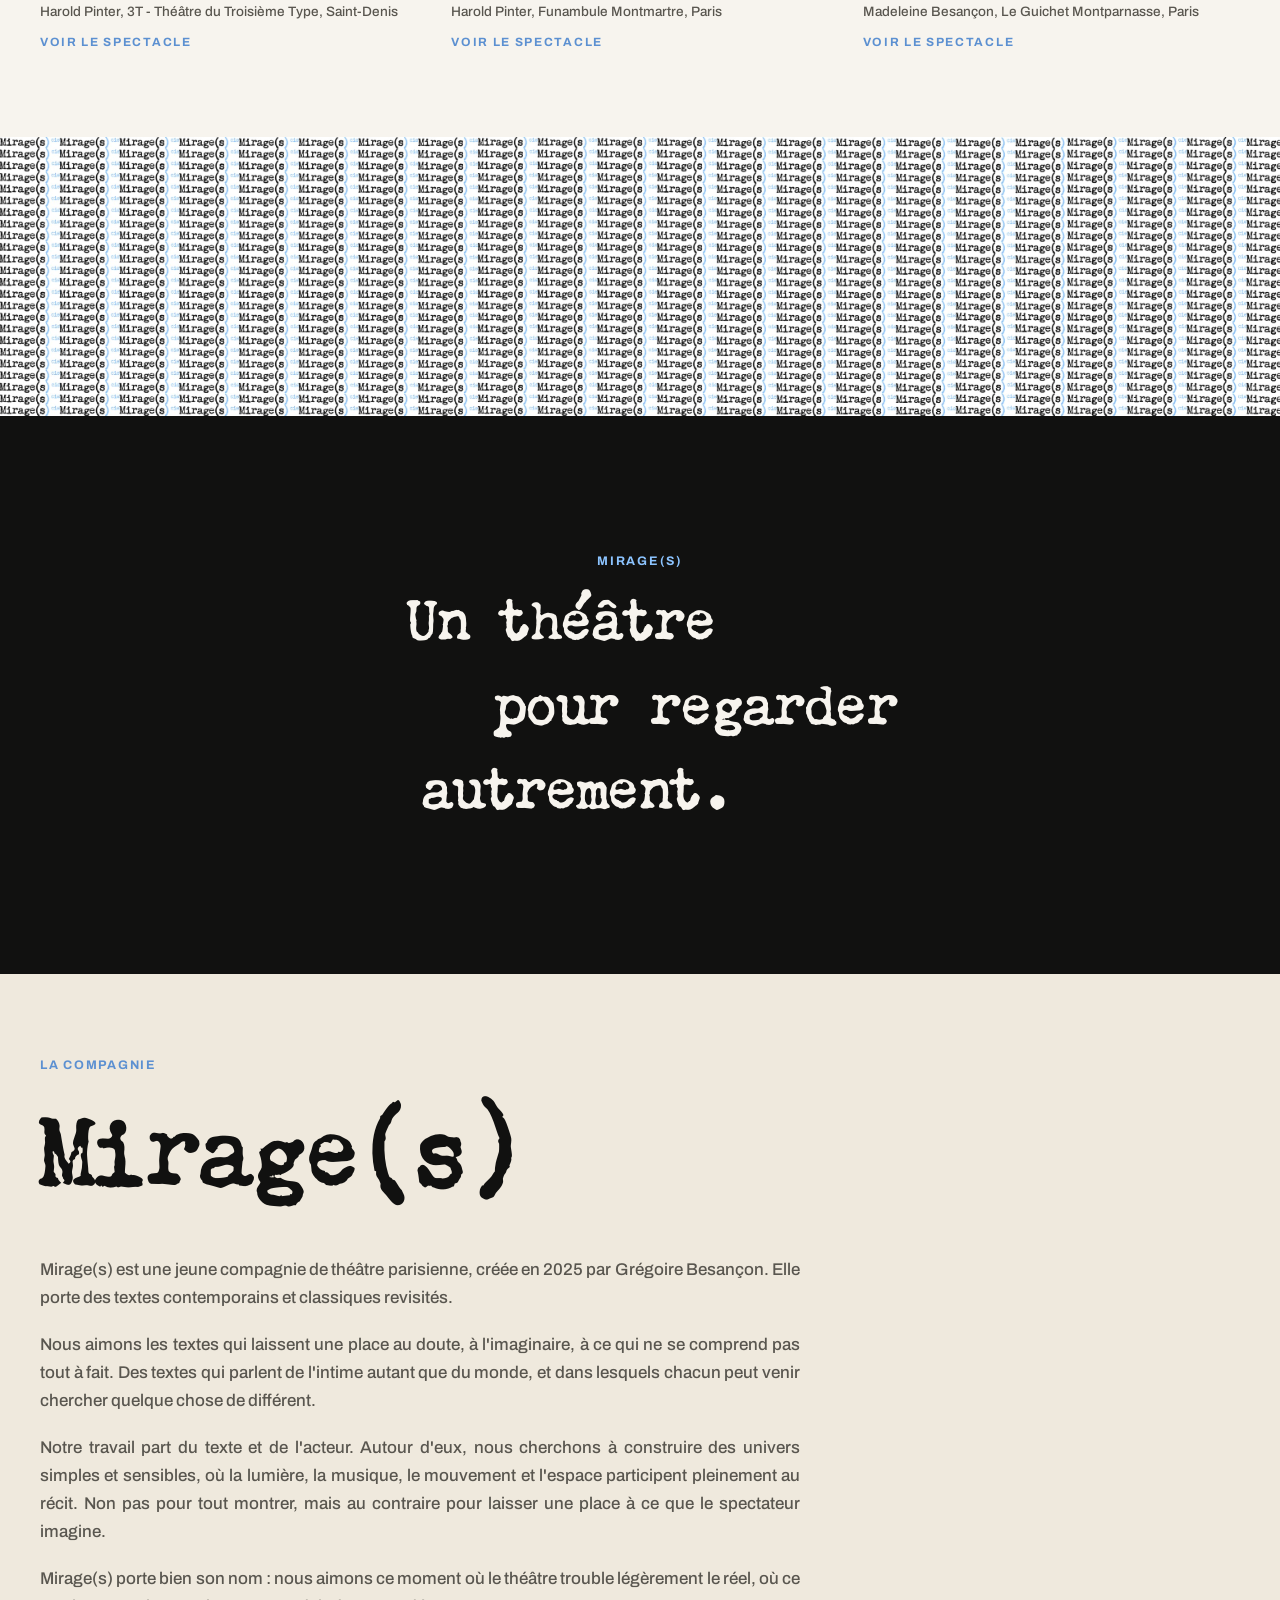
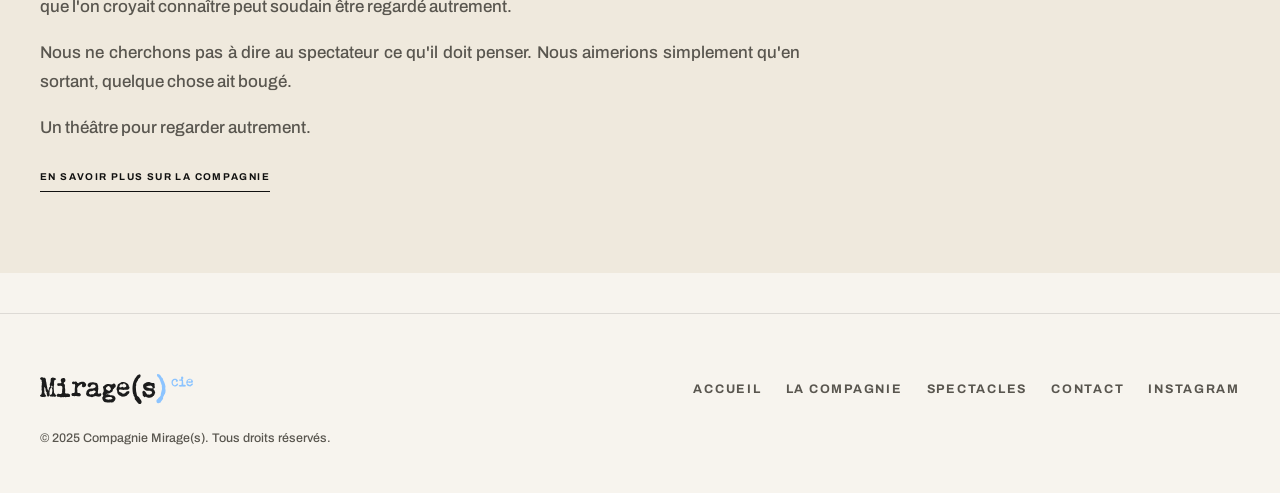
==== commit 7f142644: "Recentre le sigle œil dans toutes les tailles de favicon" ====
--- a/index.html
+++ b/index.html
@@ -5,9 +5,10 @@
 <meta name="viewport" content="width=device-width, initial-scale=1">
 <title>Mirage(s) | Compagnie de théâtre</title>
 <meta name="description" content="Mirage(s), compagnie de théâtre fondée en 2025 par Grégoire Besançon. Découvrez nos créations : L'Amant de Harold Pinter et Une Mouche dans le Théâtre.">
-<link rel="icon" href="assets/img/logo/favicon-32.png" sizes="32x32">
-<link rel="icon" href="assets/img/logo/favicon-64.png" sizes="64x64">
-<link rel="apple-touch-icon" href="assets/img/logo/favicon-180.png">
+<link rel="icon" href="/favicon.ico" sizes="any">
+<link rel="icon" href="assets/img/logo/favicon-32.png?v=2" sizes="32x32">
+<link rel="icon" href="assets/img/logo/favicon-64.png?v=2" sizes="64x64">
+<link rel="apple-touch-icon" href="assets/img/logo/favicon-180.png?v=2">
 <link rel="stylesheet" href="assets/css/style.css?v=splash111">
 </head>
 <body>
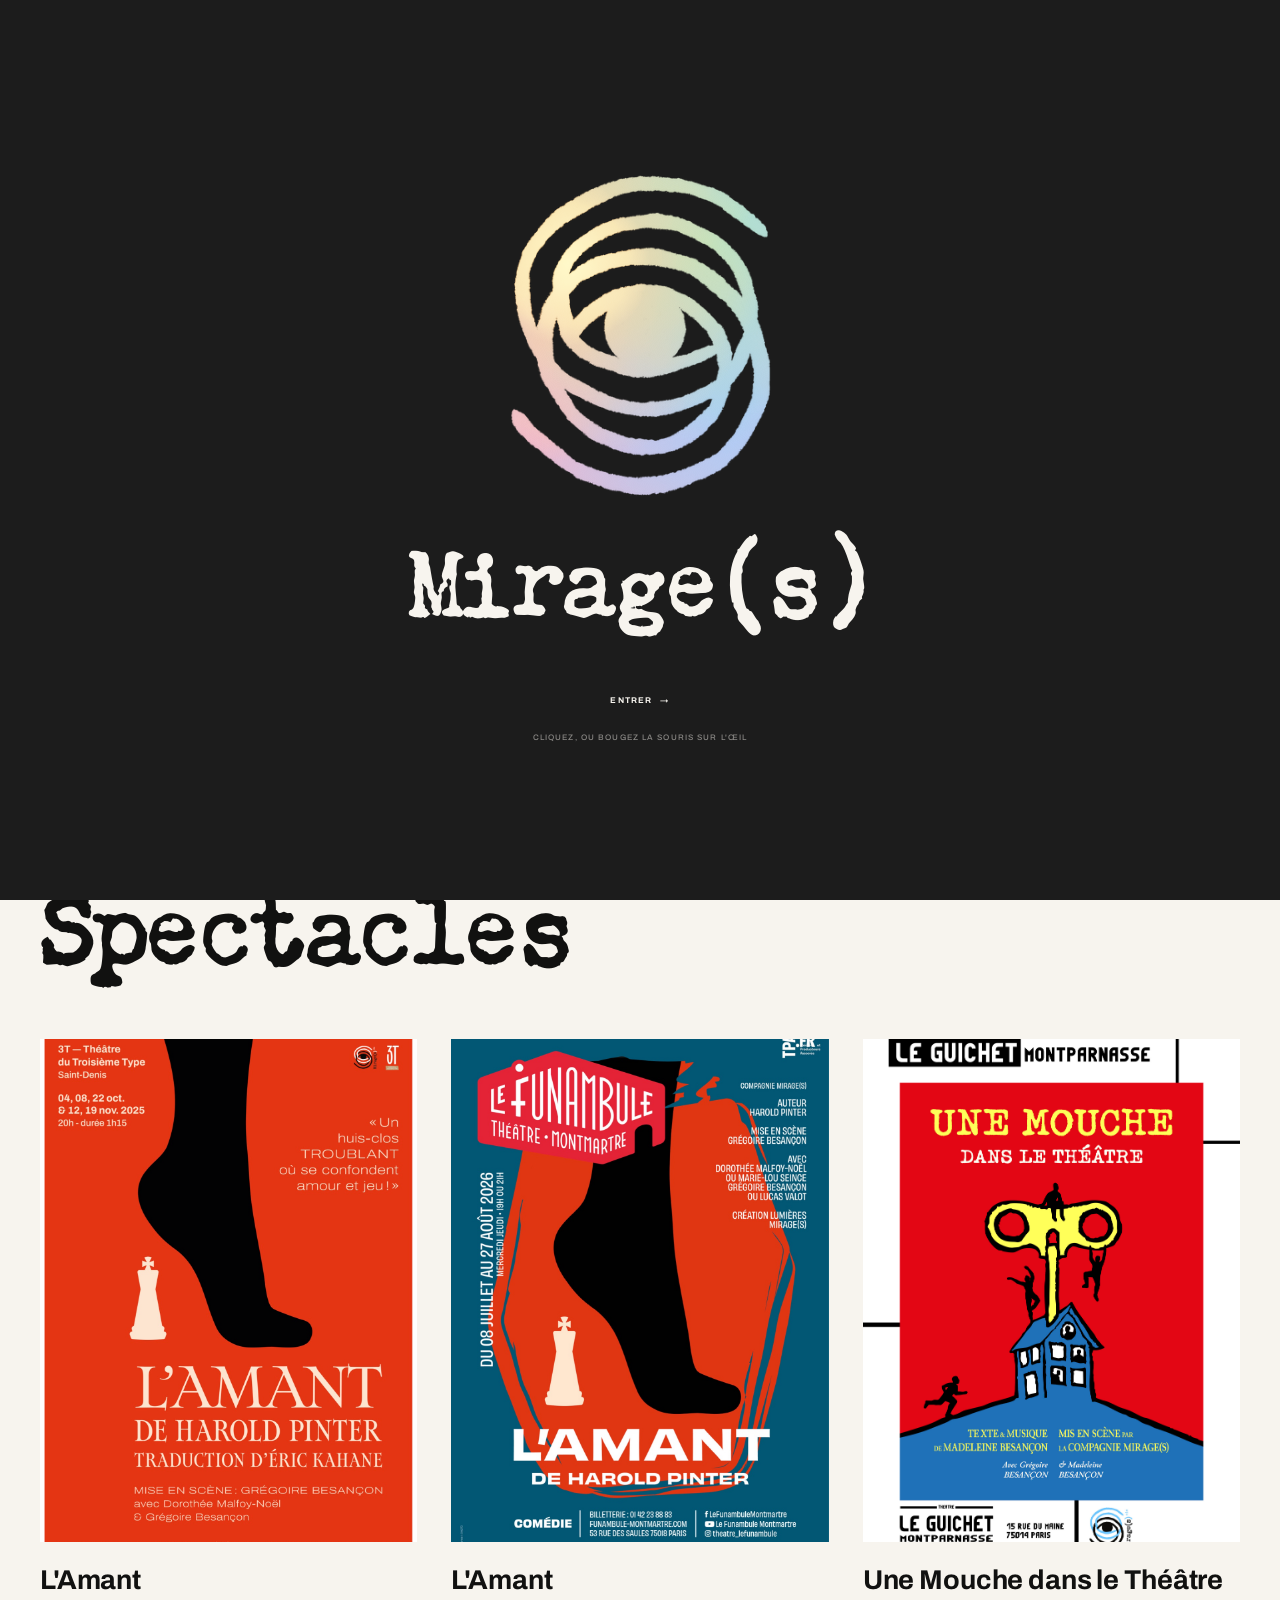
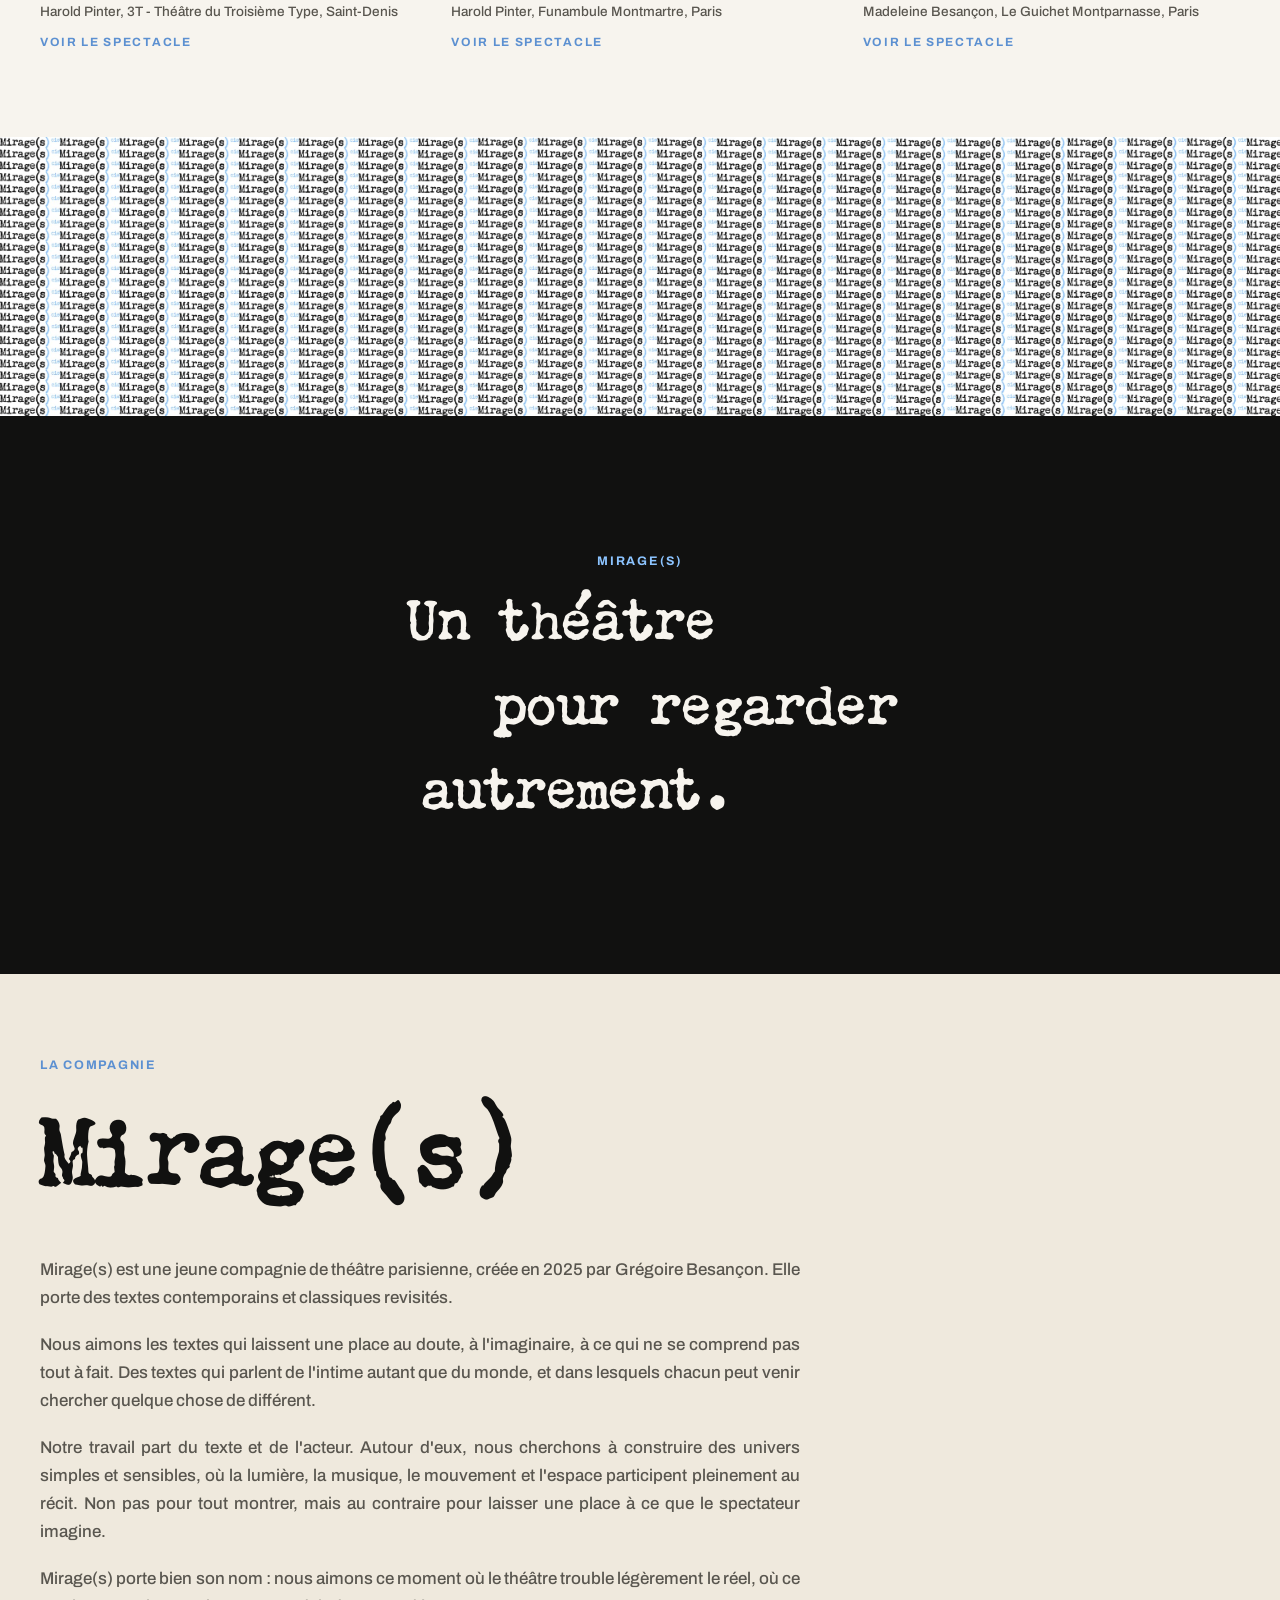
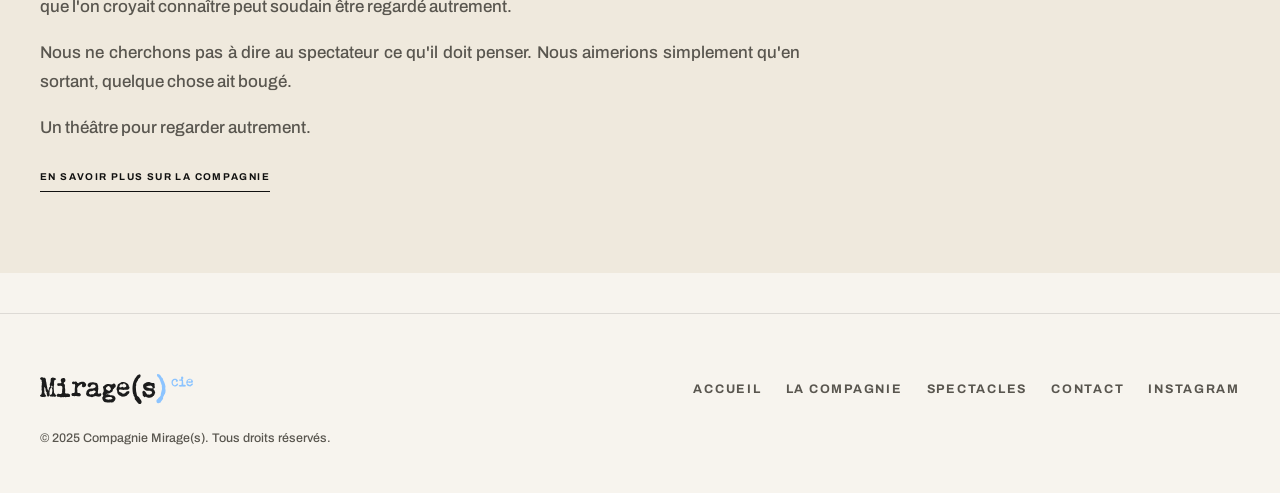
==== commit 63c88730: "Ameliore la nettete et le centrage du favicon (source haute resolution)" ====
--- a/index.html
+++ b/index.html
@@ -6,9 +6,9 @@
 <title>Mirage(s) | Compagnie de théâtre</title>
 <meta name="description" content="Mirage(s), compagnie de théâtre fondée en 2025 par Grégoire Besançon. Découvrez nos créations : L'Amant de Harold Pinter et Une Mouche dans le Théâtre.">
 <link rel="icon" href="/favicon.ico" sizes="any">
-<link rel="icon" href="assets/img/logo/favicon-32.png?v=2" sizes="32x32">
-<link rel="icon" href="assets/img/logo/favicon-64.png?v=2" sizes="64x64">
-<link rel="apple-touch-icon" href="assets/img/logo/favicon-180.png?v=2">
+<link rel="icon" href="assets/img/logo/favicon-32.png?v=3" sizes="32x32">
+<link rel="icon" href="assets/img/logo/favicon-64.png?v=3" sizes="64x64">
+<link rel="apple-touch-icon" href="assets/img/logo/favicon-180.png?v=3">
 <link rel="stylesheet" href="assets/css/style.css?v=splash111">
 </head>
 <body>
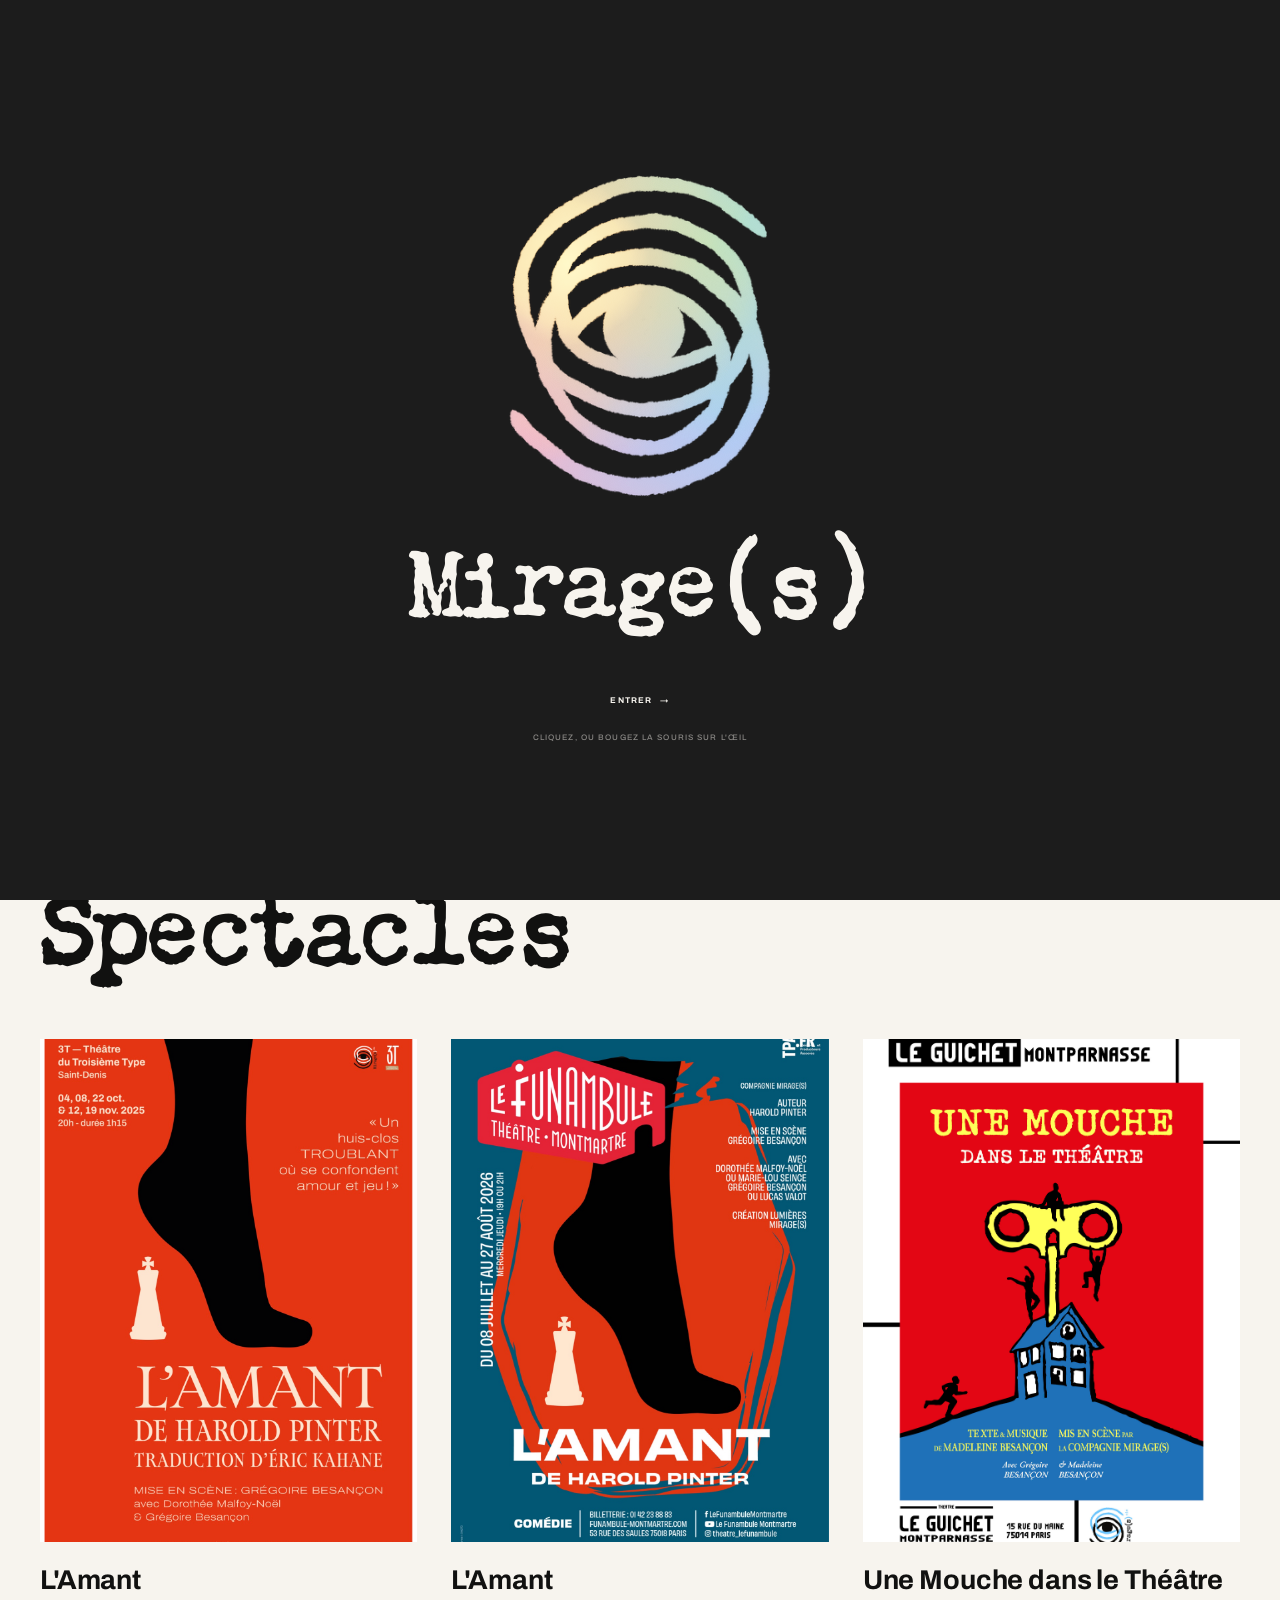
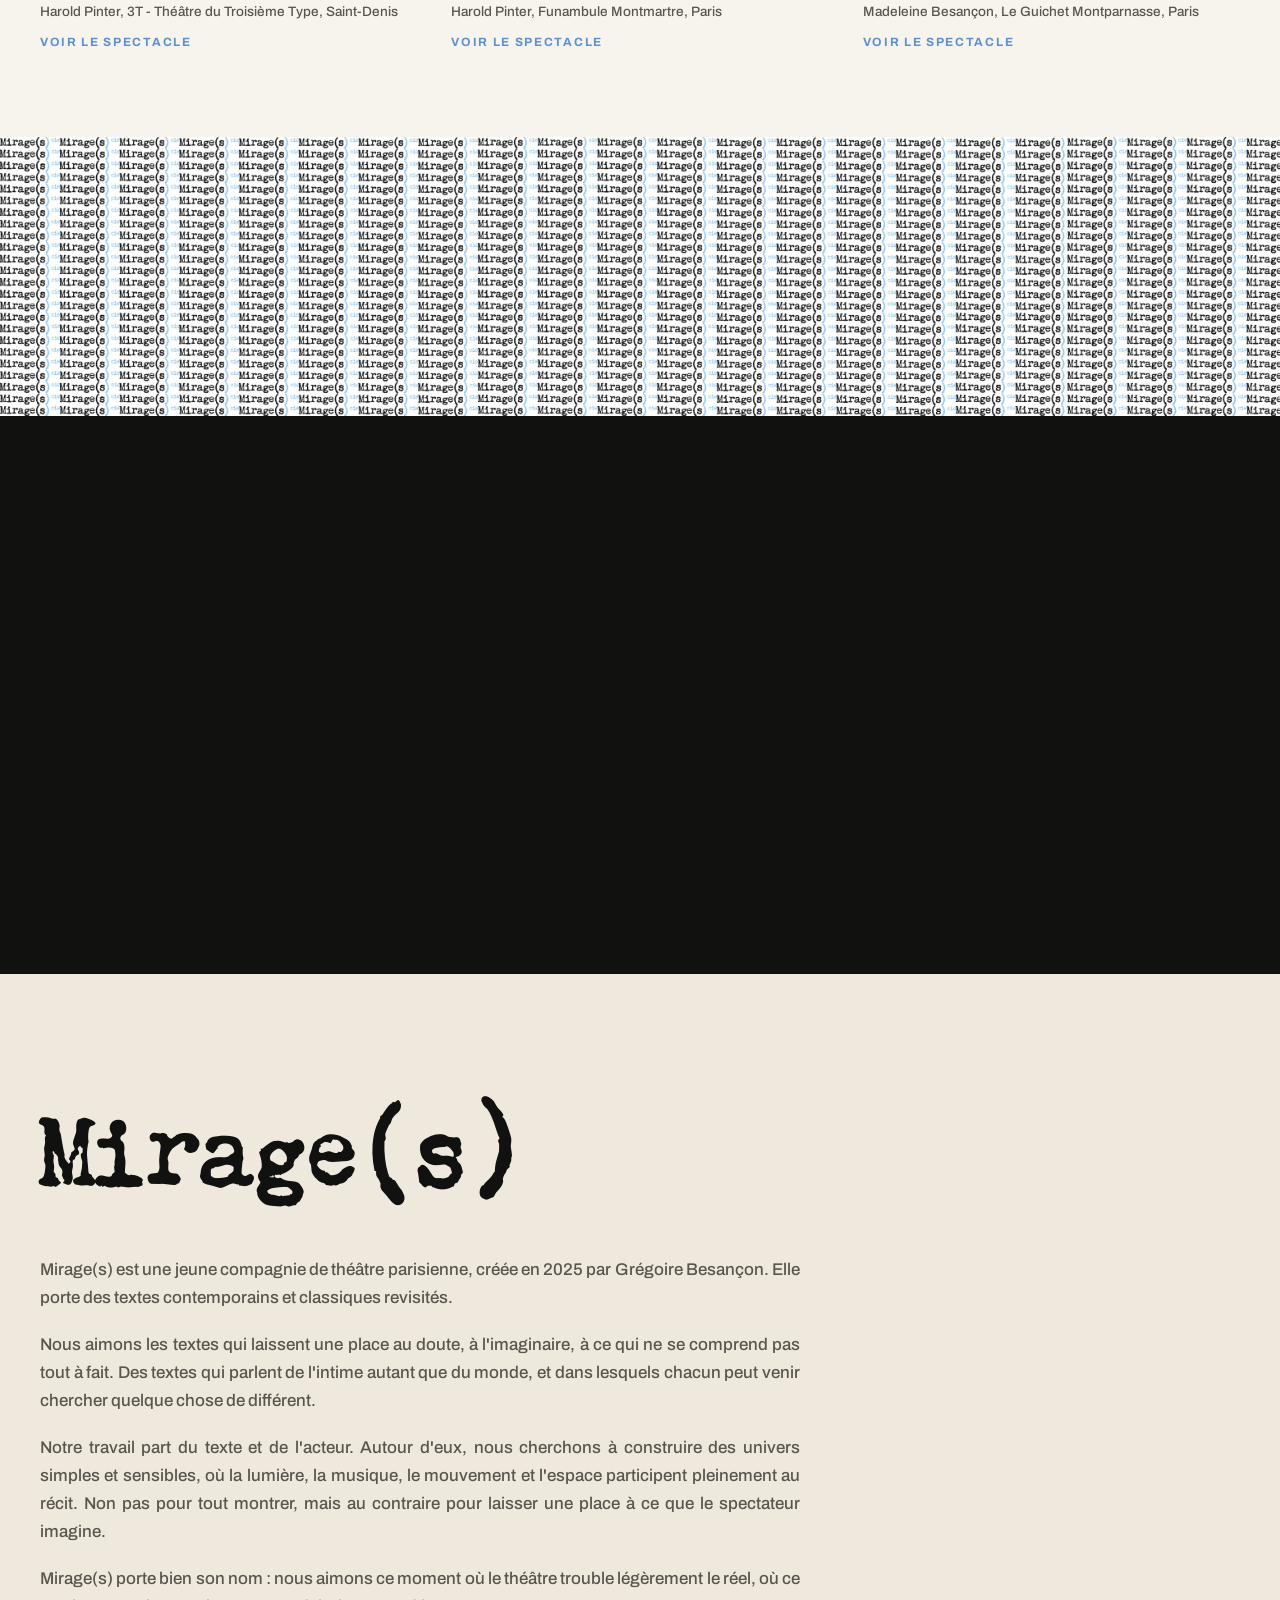
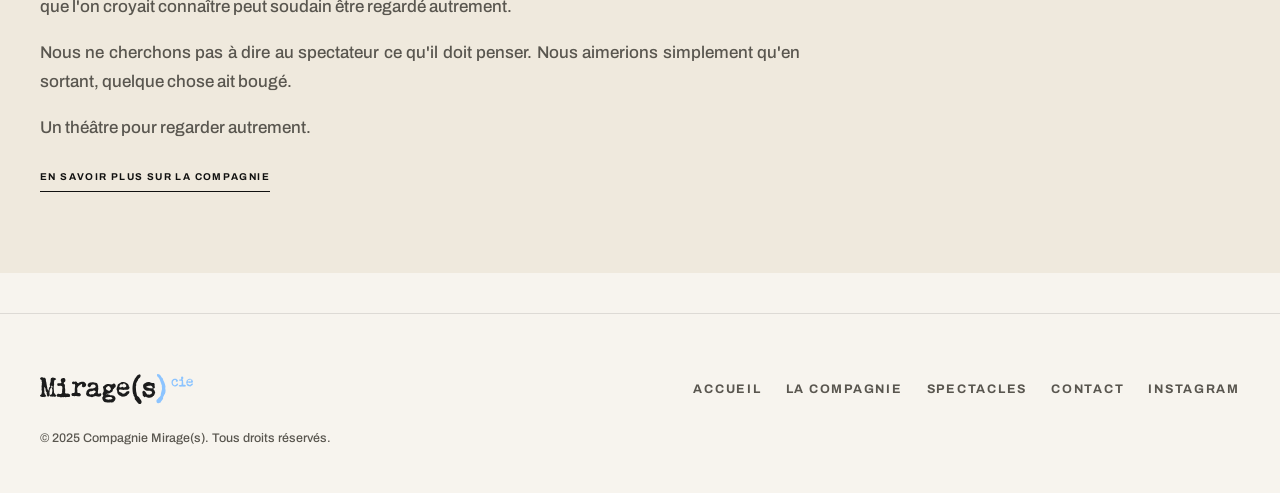
==== commit e0321185: "Utilise le fichier source haute resolution SIGLE_OEIL_BLEU_01 pour le favicon" ====
--- a/index.html
+++ b/index.html
@@ -6,9 +6,9 @@
 <title>Mirage(s) | Compagnie de théâtre</title>
 <meta name="description" content="Mirage(s), compagnie de théâtre fondée en 2025 par Grégoire Besançon. Découvrez nos créations : L'Amant de Harold Pinter et Une Mouche dans le Théâtre.">
 <link rel="icon" href="/favicon.ico" sizes="any">
-<link rel="icon" href="assets/img/logo/favicon-32.png?v=3" sizes="32x32">
-<link rel="icon" href="assets/img/logo/favicon-64.png?v=3" sizes="64x64">
-<link rel="apple-touch-icon" href="assets/img/logo/favicon-180.png?v=3">
+<link rel="icon" href="assets/img/logo/favicon-32.png?v=4" sizes="32x32">
+<link rel="icon" href="assets/img/logo/favicon-64.png?v=4" sizes="64x64">
+<link rel="apple-touch-icon" href="assets/img/logo/favicon-180.png?v=4">
 <link rel="stylesheet" href="assets/css/style.css?v=splash111">
 </head>
 <body>
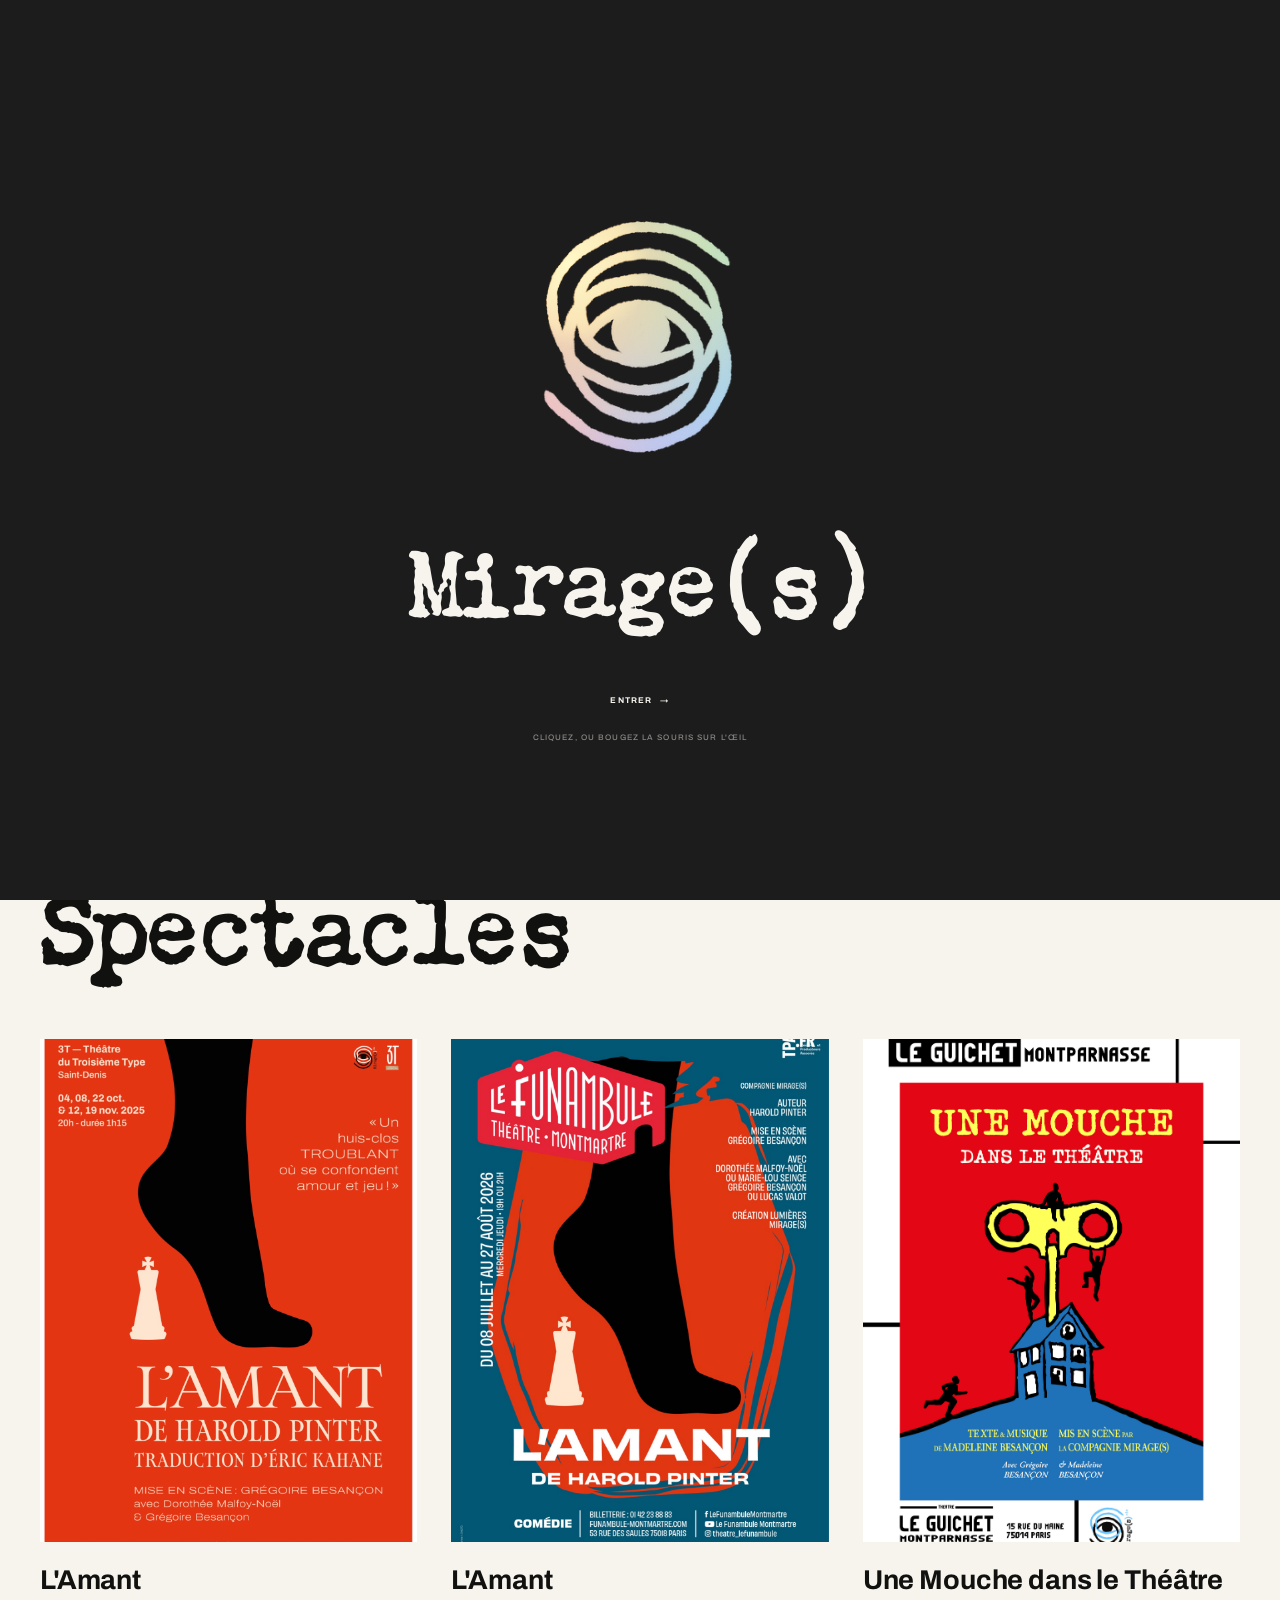
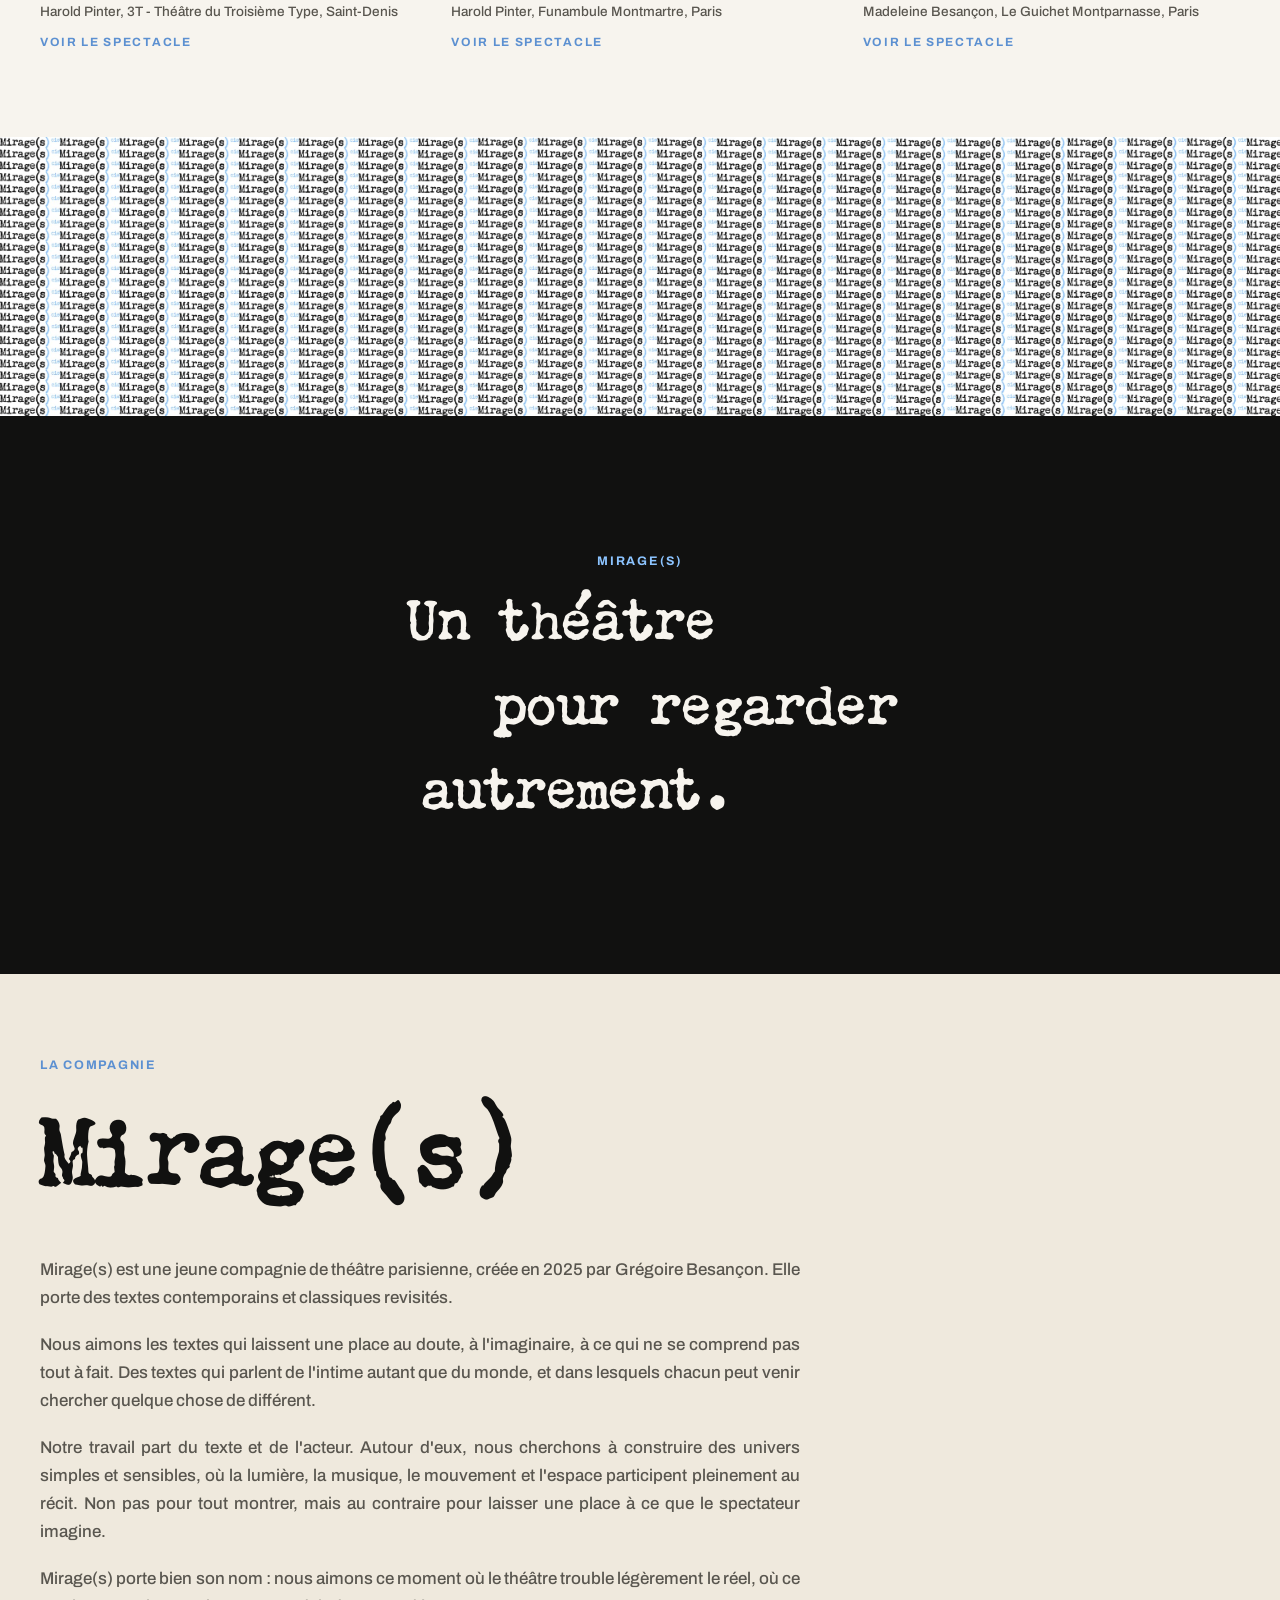
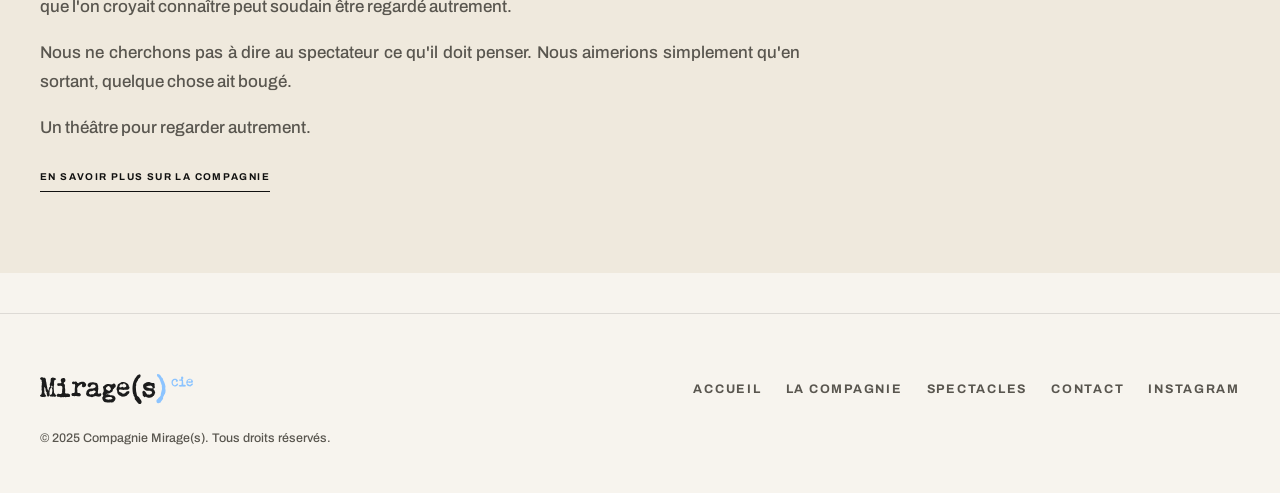
==== commit 7c48804b: "Reduit et recentre le logo dans le favicon" ====
--- a/index.html
+++ b/index.html
@@ -6,9 +6,9 @@
 <title>Mirage(s) | Compagnie de théâtre</title>
 <meta name="description" content="Mirage(s), compagnie de théâtre fondée en 2025 par Grégoire Besançon. Découvrez nos créations : L'Amant de Harold Pinter et Une Mouche dans le Théâtre.">
 <link rel="icon" href="/favicon.ico" sizes="any">
-<link rel="icon" href="assets/img/logo/favicon-32.png?v=4" sizes="32x32">
-<link rel="icon" href="assets/img/logo/favicon-64.png?v=4" sizes="64x64">
-<link rel="apple-touch-icon" href="assets/img/logo/favicon-180.png?v=4">
+<link rel="icon" href="assets/img/logo/favicon-32.png?v=5" sizes="32x32">
+<link rel="icon" href="assets/img/logo/favicon-64.png?v=5" sizes="64x64">
+<link rel="apple-touch-icon" href="assets/img/logo/favicon-180.png?v=5">
 <link rel="stylesheet" href="assets/css/style.css?v=splash111">
 </head>
 <body>
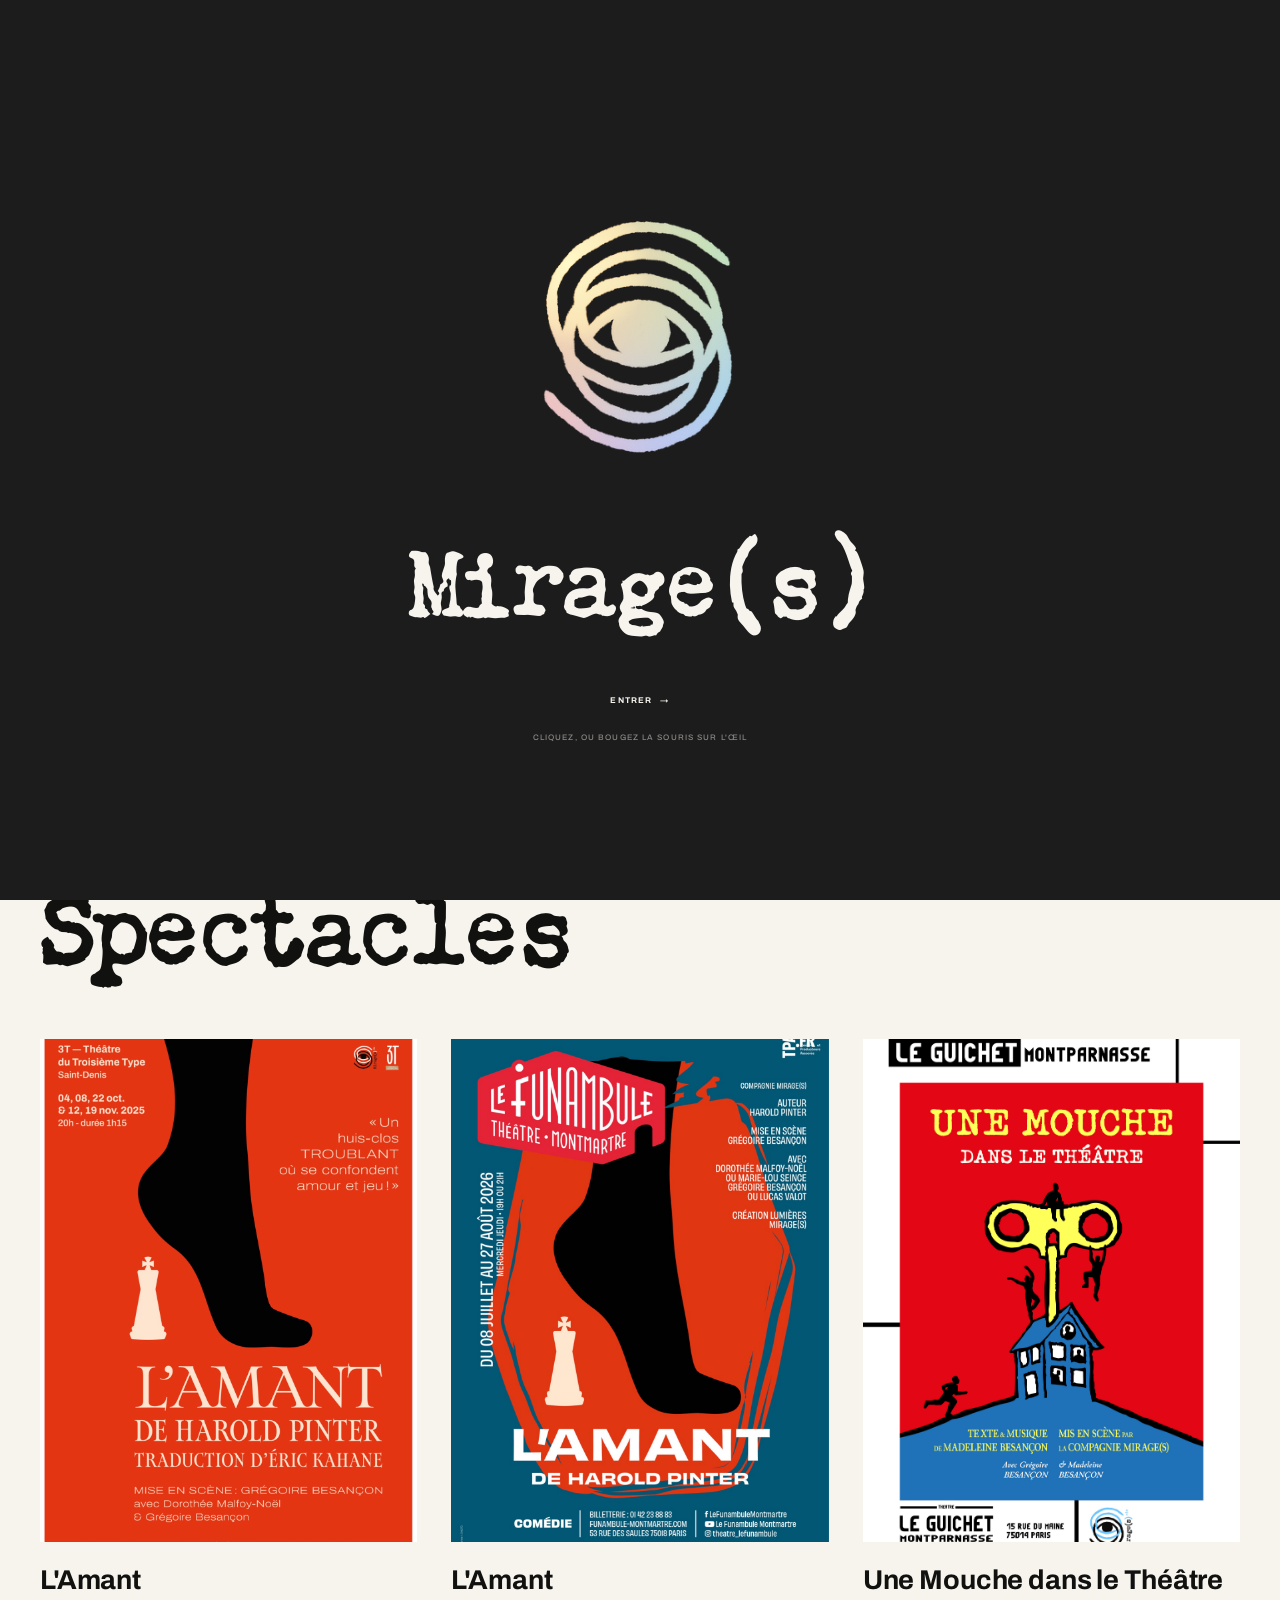
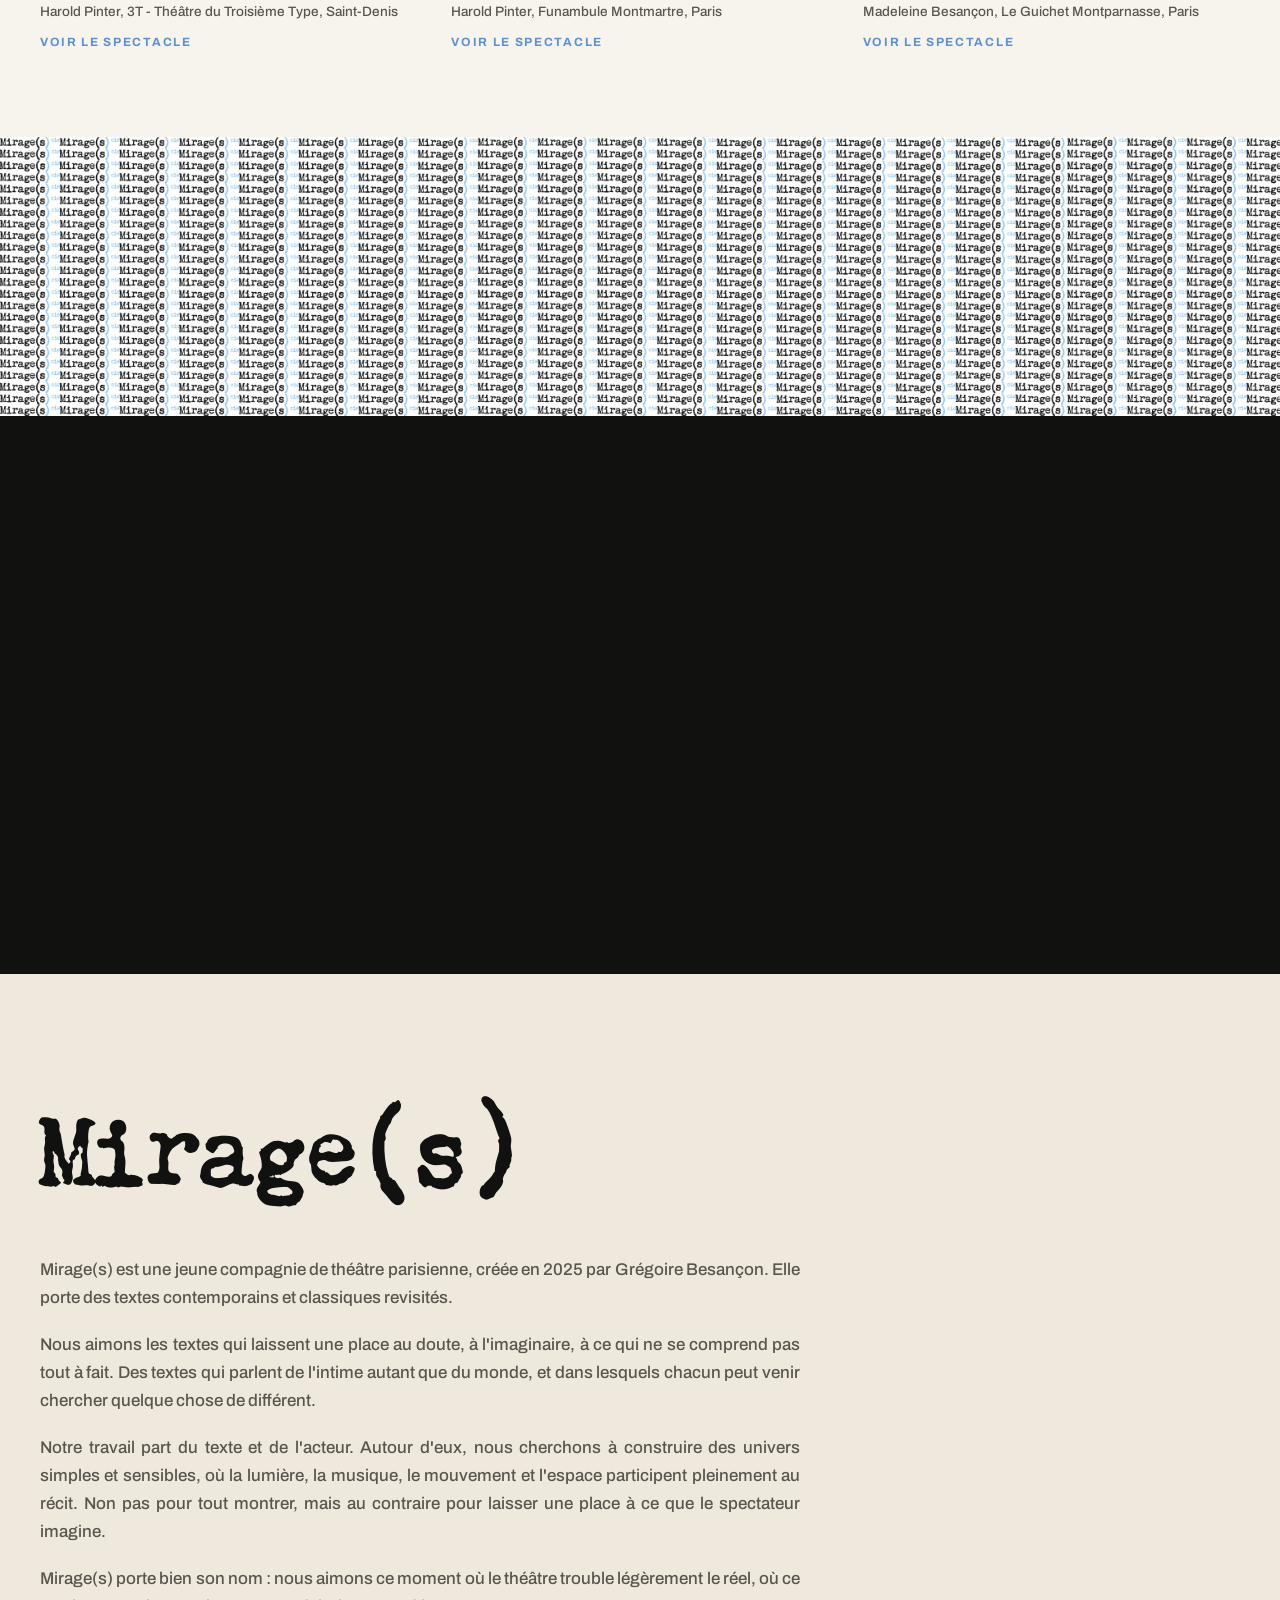
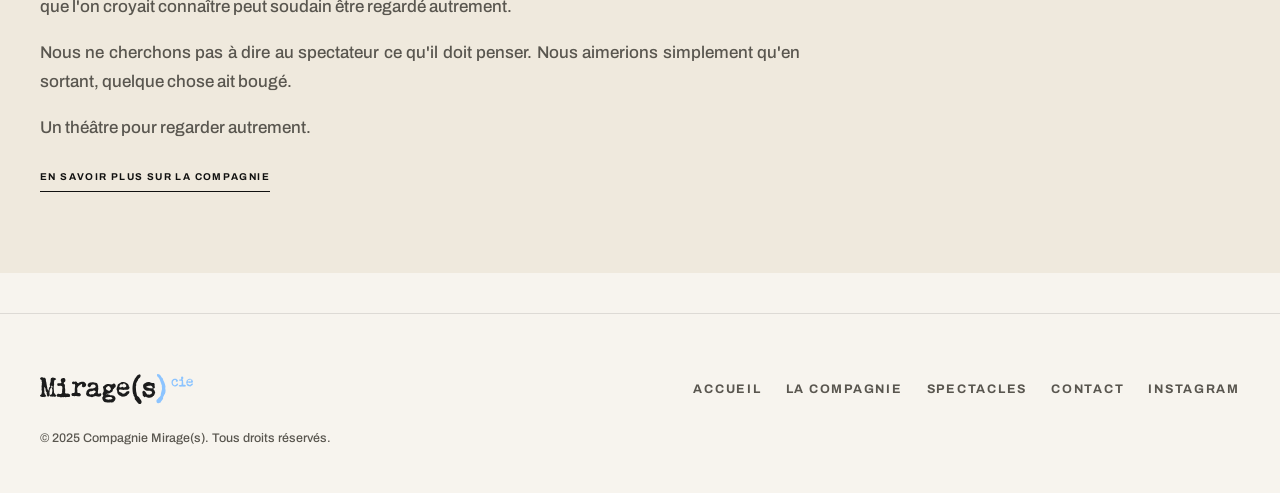
==== commit 4ae97b76: "Ajoute des balises Open Graph pour controler l'image affichee sur Google" ====
--- a/index.html
+++ b/index.html
@@ -5,6 +5,11 @@
 <meta name="viewport" content="width=device-width, initial-scale=1">
 <title>Mirage(s) | Compagnie de théâtre</title>
 <meta name="description" content="Mirage(s), compagnie de théâtre fondée en 2025 par Grégoire Besançon. Découvrez nos créations : L'Amant de Harold Pinter et Une Mouche dans le Théâtre.">
+<meta property="og:title" content="Mirage(s) | Compagnie de théâtre">
+<meta property="og:description" content="Mirage(s), compagnie de théâtre fondée en 2025 par Grégoire Besançon. Découvrez nos créations : L'Amant de Harold Pinter et Une Mouche dans le Théâtre.">
+<meta property="og:image" content="https://www.mirages-cie.com/assets/img/mouche/mouche-key.jpg?v=4">
+<meta property="og:url" content="https://www.mirages-cie.com/">
+<meta property="og:type" content="website">
 <link rel="icon" href="/favicon.ico" sizes="any">
 <link rel="icon" href="assets/img/logo/favicon-32.png?v=5" sizes="32x32">
 <link rel="icon" href="assets/img/logo/favicon-64.png?v=5" sizes="64x64">
